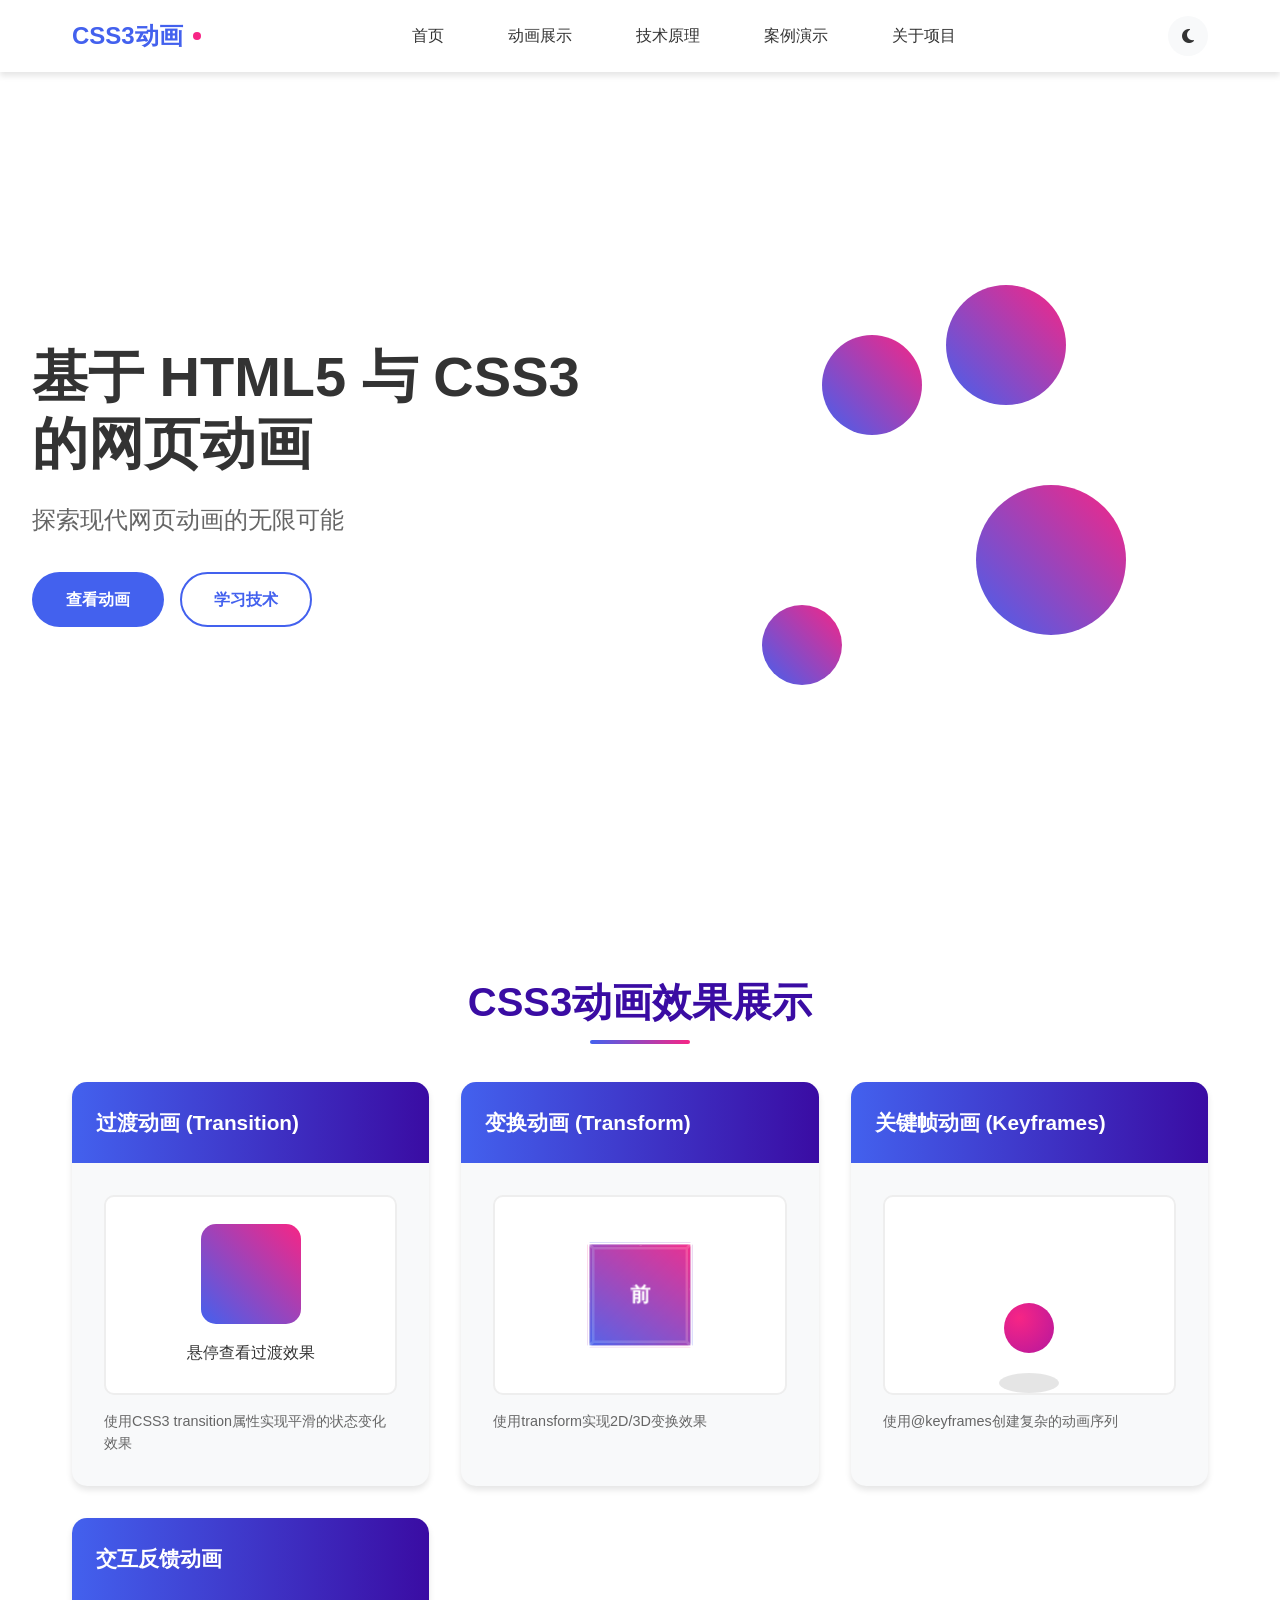
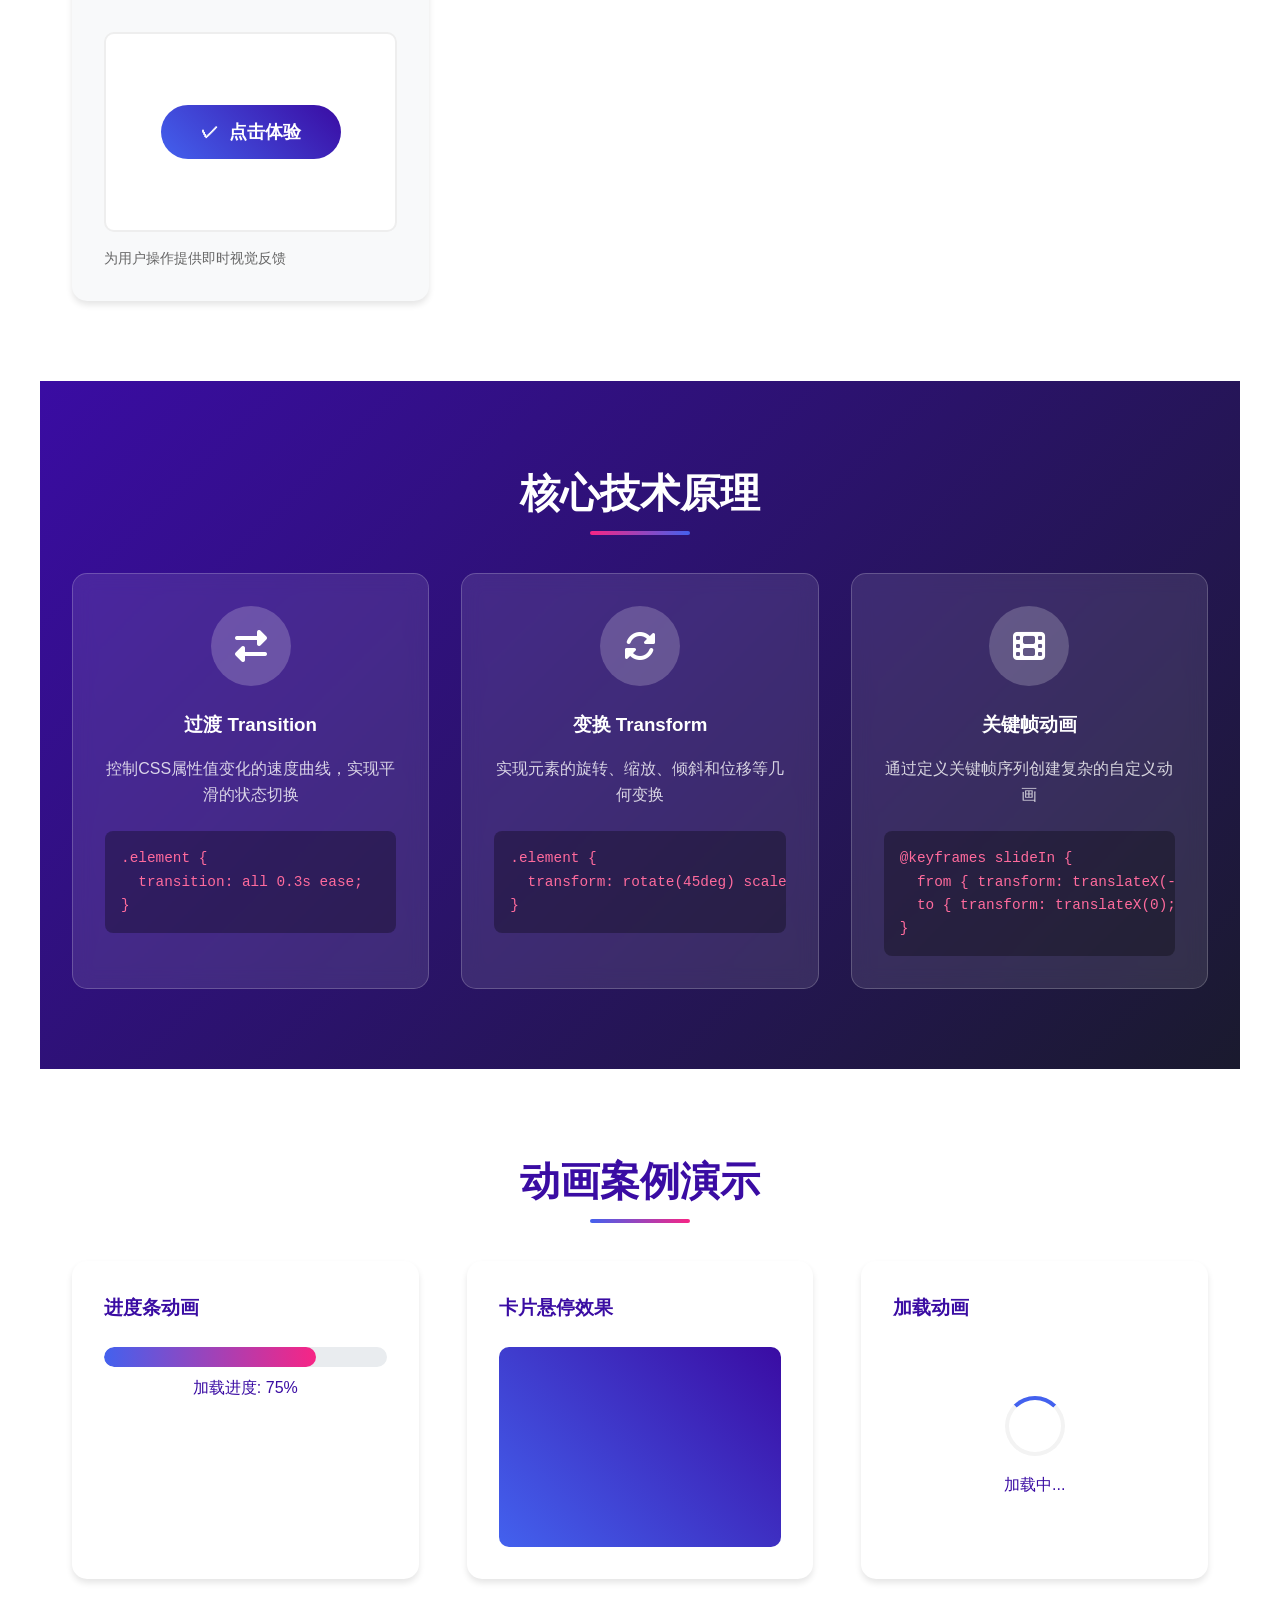
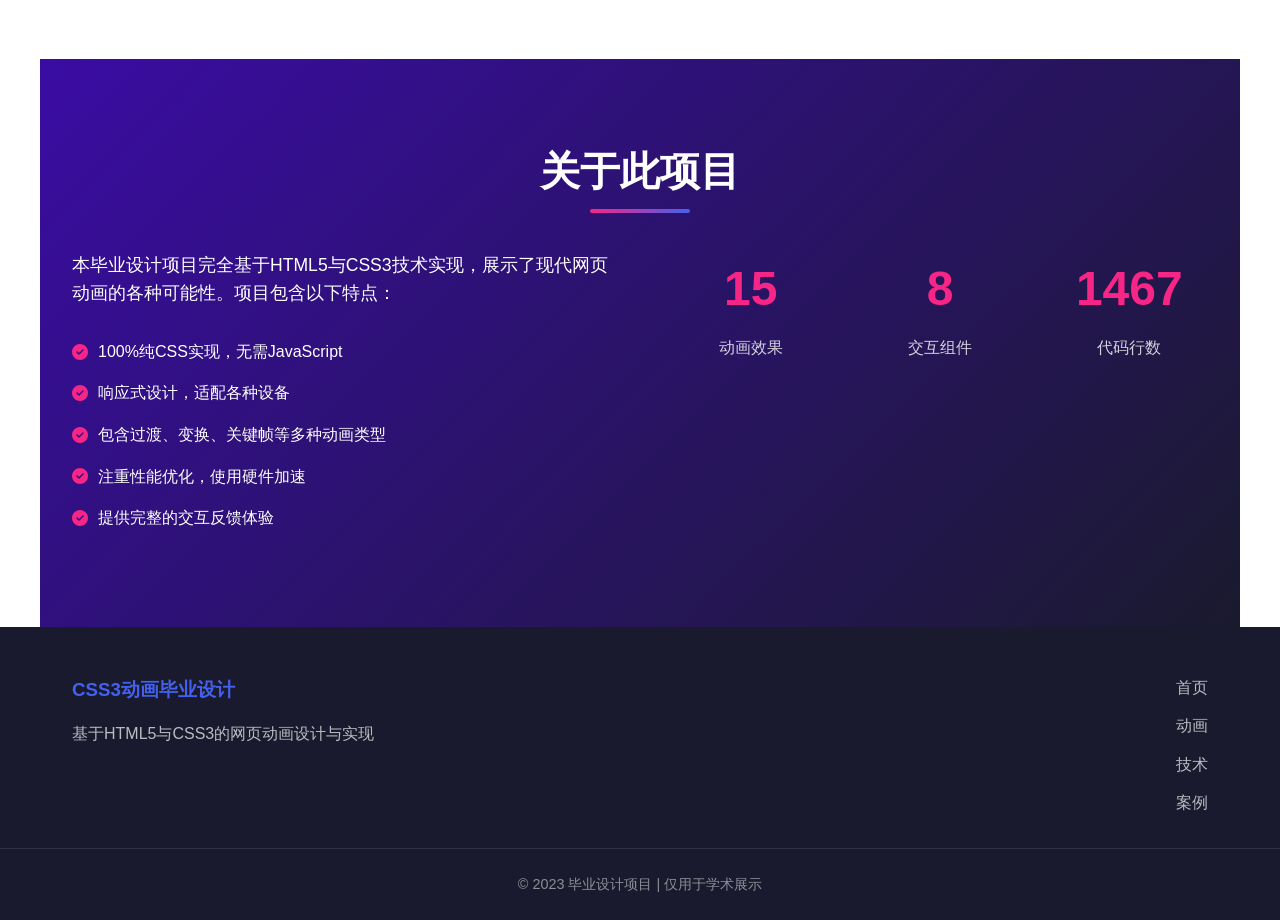
==== index.html @ 1bbea900 "毕业设计网站 基于HTML5与CSS3的网页动画设计" ====
<!DOCTYPE html>
<html lang="zh-CN">
<head>
    <meta charset="UTF-8">
    <meta name="viewport" content="width=device-width, initial-scale=1.0">
    <title>CSS3动画设计展示 - 毕业设计</title>
    <link rel="stylesheet" href="./毕设1css.css">
    <link rel="stylesheet" href="./毕设2css.css">
    <link rel="stylesheet" href="https://cdnjs.cloudflare.com/ajax/libs/font-awesome/6.4.0/css/all.min.css">
</head>
<body>
    <!-- 页面加载动画 -->
    <div class="loader">
        <div class="loader-circle"></div>
        <div class="loader-text">加载中...</div>
    </div>

    <!-- 导航栏 -->
    <nav class="navbar">
        <div class="nav-container">
            <div class="logo">
                <span class="logo-text">CSS3动画</span>
                <div class="logo-dot"></div>
            </div>
            <ul class="nav-menu">
                <li><a href="#home" class="nav-link">首页</a></li>
                <li><a href="#animations" class="nav-link">动画展示</a></li>
                <li><a href="#techniques" class="nav-link">技术原理</a></li>
                <li><a href="#examples" class="nav-link">案例演示</a></li>
                <li><a href="#about" class="nav-link">关于项目</a></li>
            </ul>
            <div class="theme-toggle">
                <i class="fas fa-moon"></i>
            </div>
        </div>
    </nav>

    <!-- 主内容区 -->
    <main class="main-content">
        <!-- 首页区域 -->
        <section id="home" class="hero-section">
            <div class="hero-content">
                <h1 class="hero-title">
                    <span class="title-word title-word-1">基于</span>
                    <span class="title-word title-word-2">HTML5</span>
                    <span class="title-word title-word-3">与</span>
                    <span class="title-word title-word-4">CSS3</span>
                    <span class="title-word title-word-5">的网页动画</span>
                </h1>
                <p class="hero-subtitle">探索现代网页动画的无限可能</p>
                <div class="hero-buttons">
                    <a href="#animations" class="btn btn-primary">查看动画</a>
                    <a href="#techniques" class="btn btn-secondary">学习技术</a>
                </div>
            </div>
            <div class="hero-visual">
                <div class="floating-shapes">
                    <div class="shape shape-1"></div>
                    <div class="shape shape-2"></div>
                    <div class="shape shape-3"></div>
                    <div class="shape shape-4"></div>
                </div>
            </div>
        </section>

        <!-- 动画展示区域 -->
        <section id="animations" class="section">
            <h2 class="section-title">CSS3动画效果展示</h2>
            <div class="animation-grid">
                <!-- 过渡动画卡片 -->
                <div class="animation-card">
                    <div class="card-header">
                        <h3>过渡动画 (Transition)</h3>
                    </div>
                    <div class="card-body">
                        <div class="demo-box">
                            <div class="transition-demo">
                                <div class="transition-square"></div>
                                <p>悬停查看过渡效果</p>
                            </div>
                        </div>
                        <p class="card-description">
                            使用CSS3 transition属性实现平滑的状态变化效果
                        </p>
                    </div>
                </div>

                <!-- 变换动画卡片 -->
                <div class="animation-card">
                    <div class="card-header">
                        <h3>变换动画 (Transform)</h3>
                    </div>
                    <div class="card-body">
                        <div class="demo-box">
                            <div class="transform-demo">
                                <div class="transform-cube">
                                    <div class="cube-face front">前</div>
                                    <div class="cube-face back">后</div>
                                    <div class="cube-face left">左</div>
                                    <div class="cube-face right">右</div>
                                    <div class="cube-face top">上</div>
                                    <div class="cube-face bottom">下</div>
                                </div>
                            </div>
                        </div>
                        <p class="card-description">
                            使用transform实现2D/3D变换效果
                        </p>
                    </div>
                </div>

                <!-- 关键帧动画卡片 -->
                <div class="animation-card">
                    <div class="card-header">
                        <h3>关键帧动画 (Keyframes)</h3>
                    </div>
                    <div class="card-body">
                        <div class="demo-box">
                            <div class="keyframe-demo">
                                <div class="bouncing-ball"></div>
                                <div class="ball-shadow"></div>
                            </div>
                        </div>
                        <p class="card-description">
                            使用@keyframes创建复杂的动画序列
                        </p>
                    </div>
                </div>

                <!-- 交互反馈动画 -->
                <div class="animation-card">
                    <div class="card-header">
                        <h3>交互反馈动画</h3>
                    </div>
                    <div class="card-body">
                        <div class="demo-box">
                            <button class="interactive-btn">
                                <span class="btn-icon">✓</span>
                                <span class="btn-text">点击体验</span>
                                <span class="btn-wave"></span>
                            </button>
                        </div>
                        <p class="card-description">
                            为用户操作提供即时视觉反馈
                        </p>
                    </div>
                </div>
            </div>
        </section>

        <!-- 技术原理区域 -->
        <section id="techniques" class="section dark-section">
            <h2 class="section-title">核心技术原理</h2>
            <div class="technique-container">
                <div class="technique-item">
                    <div class="technique-icon">
                        <i class="fas fa-exchange-alt"></i>
                    </div>
                    <h3>过渡 Transition</h3>
                    <p>控制CSS属性值变化的速度曲线，实现平滑的状态切换</p>
                    <div class="code-snippet">
                        <pre><code>.element {
  transition: all 0.3s ease;
}</code></pre>
                    </div>
                </div>

                <div class="technique-item">
                    <div class="technique-icon">
                        <i class="fas fa-sync-alt"></i>
                    </div>
                    <h3>变换 Transform</h3>
                    <p>实现元素的旋转、缩放、倾斜和位移等几何变换</p>
                    <div class="code-snippet">
                        <pre><code>.element {
  transform: rotate(45deg) scale(1.2);
}</code></pre>
                    </div>
                </div>

                <div class="technique-item">
                    <div class="technique-icon">
                        <i class="fas fa-film"></i>
                    </div>
                    <h3>关键帧动画</h3>
                    <p>通过定义关键帧序列创建复杂的自定义动画</p>
                    <div class="code-snippet">
                        <pre><code>@keyframes slideIn {
  from { transform: translateX(-100%); }
  to { transform: translateX(0); }
}</code></pre>
                    </div>
                </div>
            </div>
        </section>

        <!-- 案例演示区域 -->
        <section id="examples" class="section">
            <h2 class="section-title">动画案例演示</h2>
            <div class="example-container">
                <!-- 进度条动画 -->
                <div class="example-item">
                    <h3>进度条动画</h3>
                    <div class="progress-container">
                        <div class="progress-bar">
                            <div class="progress-fill" data-width="75%"></div>
                        </div>
                        <span class="progress-text">加载进度: 75%</span>
                    </div>
                </div>

                <!-- 卡片悬停效果 -->
                <div class="example-item">
                    <h3>卡片悬停效果</h3>
                    <div class="hover-card">
                        <div class="card-image"></div>
                        <div class="card-content">
                            <h4>CSS3动画卡片</h4>
                            <p>悬停查看3D翻转效果</p>
                        </div>
                    </div>
                </div>

                <!-- 加载动画 -->
                <div class="example-item">
                    <h3>加载动画</h3>
                    <div class="loading-spinner">
                        <div class="spinner"></div>
                        <div class="spinner-text">加载中...</div>
                    </div>
                </div>
            </div>
        </section>

        <!-- 关于项目区域 -->
        <section id="about" class="section dark-section">
            <h2 class="section-title">关于此项目</h2>
            <div class="about-content">
                <div class="about-text">
                    <p>本毕业设计项目完全基于HTML5与CSS3技术实现，展示了现代网页动画的各种可能性。项目包含以下特点：</p>
                    <ul class="feature-list">
                        <li><i class="fas fa-check-circle"></i> 100%纯CSS实现，无需JavaScript</li>
                        <li><i class="fas fa-check-circle"></i> 响应式设计，适配各种设备</li>
                        <li><i class="fas fa-check-circle"></i> 包含过渡、变换、关键帧等多种动画类型</li>
                        <li><i class="fas fa-check-circle"></i> 注重性能优化，使用硬件加速</li>
                        <li><i class="fas fa-check-circle"></i> 提供完整的交互反馈体验</li>
                    </ul>
                </div>
                <div class="about-stats">
                    <div class="stat-item">
                        <div class="stat-number" data-count="15">15</div>
                        <div class="stat-label">动画效果</div>
                    </div>
                    <div class="stat-item">
                        <div class="stat-number" data-count="8">8</div>
                        <div class="stat-label">交互组件</div>
                    </div>
                    <div class="stat-item">
                        <div class="stat-number" data-count="100">1467</div>
                        <div class="stat-label">代码行数</div>
                    </div>
                </div>
            </div>
        </section>
    </main>

    <!-- 页脚 -->
    <footer class="footer">
        <div class="footer-content">
            <div class="footer-info">
                <h3>CSS3动画毕业设计</h3>
                <p>基于HTML5与CSS3的网页动画设计与实现</p>
            </div>
            <div class="footer-links">
                <a href="#home">首页</a>
                <a href="#animations">动画</a>
                <a href="#techniques">技术</a>
                <a href="#examples">案例</a>
            </div>
        </div>
        <div class="footer-bottom">
            <p>&copy; 2023 毕业设计项目 | 仅用于学术展示</p>
        </div>
    </footer>
</body>
</html>
---- 毕设1css.css ----
/* 重置和基础样式 */
* {
    margin: 0;
    padding: 0;
    box-sizing: border-box;
}

:root {
    --primary-color: #4361ee;
    --secondary-color: #3a0ca3;
    --accent-color: #f72585;
    --text-color: #333;
    --bg-color: #fff;
    --card-bg: #f8f9fa;
    --shadow: 0 4px 6px rgba(0, 0, 0, 0.1);
    --transition: all 0.3s ease;
}

body {
    font-family: 'Segoe UI', Tahoma, Geneva, Verdana, sans-serif;
    line-height: 1.6;
    color: var(--text-color);
    background-color: var(--bg-color);
    overflow-x: hidden;
}

/* 页面加载动画 */
.loader {
    position: fixed;
    top: 0;
    left: 0;
    width: 100%;
    height: 100%;
    background: white;
    display: flex;
    flex-direction: column;
    justify-content: center;
    align-items: center;
    z-index: 9999;
    animation: fadeOut 0.5s 2s forwards;
}

.loader-circle {
    width: 60px;
    height: 60px;
    border: 5px solid #f3f3f3;
    border-top: 5px solid var(--primary-color);
    border-radius: 50%;
    animation: spin 1s linear infinite;
}

.loader-text {
    margin-top: 20px;
    color: var(--primary-color);
    font-weight: 500;
    animation: pulse 1.5s ease-in-out infinite;
}

/* 导航栏样式 */
.navbar {
    position: fixed;
    top: 0;
    left: 0;
    width: 100%;
    background: rgba(255, 255, 255, 0.95);
    backdrop-filter: blur(10px);
    z-index: 1000;
    box-shadow: var(--shadow);
    animation: slideDown 0.5s ease;
}

.nav-container {
    max-width: 1200px;
    margin: 0 auto;
    padding: 1rem 2rem;
    display: flex;
    justify-content: space-between;
    align-items: center;
}

.logo {
    display: flex;
    align-items: center;
    gap: 10px;
    cursor: pointer;
}

.logo-text {
    font-size: 1.5rem;
    font-weight: 700;
    color: var(--primary-color);
}

.logo-dot {
    width: 8px;
    height: 8px;
    background: var(--accent-color);
    border-radius: 50%;
    animation: pulseDot 2s infinite;
}

.nav-menu {
    display: flex;
    list-style: none;
    gap: 2rem;
}

.nav-link {
    text-decoration: none;
    color: var(--text-color);
    font-weight: 500;
    padding: 0.5rem 1rem;
    border-radius: 4px;
    transition: var(--transition);
    position: relative;
}

.nav-link:hover {
    color: var(--primary-color);
}

.nav-link::after {
    content: '';
    position: absolute;
    bottom: -5px;
    left: 50%;
    width: 0;
    height: 2px;
    background: var(--primary-color);
    transition: var(--transition);
    transform: translateX(-50%);
}

.nav-link:hover::after {
    width: 80%;
}

.theme-toggle {
    width: 40px;
    height: 40px;
    border-radius: 50%;
    background: var(--card-bg);
    display: flex;
    align-items: center;
    justify-content: center;
    cursor: pointer;
    transition: var(--transition);
}

.theme-toggle:hover {
    transform: rotate(30deg);
    background: var(--primary-color);
    color: white;
}

/* 主内容区 */
.main-content {
    margin-top: 80px;
}

.section {
    padding: 5rem 2rem;
    max-width: 1200px;
    margin: 0 auto;
}

.section-title {
    text-align: center;
    font-size: 2.5rem;
    margin-bottom: 3rem;
    color: var(--secondary-color);
    position: relative;
}

.section-title::after {
    content: '';
    position: absolute;
    bottom: -10px;
    left: 50%;
    transform: translateX(-50%);
    width: 100px;
    height: 4px;
    background: linear-gradient(to right, var(--primary-color), var(--accent-color));
    border-radius: 2px;
}

.dark-section {
    background: linear-gradient(135deg, var(--secondary-color), #1a1a2e);
    color: white;
}

.dark-section .section-title {
    color: white;
}

.dark-section .section-title::after {
    background: linear-gradient(to right, #f72585, #4361ee);
}

/* 首页区域 */
.hero-section {
    min-height: 90vh;
    display: flex;
    align-items: center;
    padding: 2rem;
    position: relative;
    overflow: hidden;
}

.hero-content {
    flex: 1;
    z-index: 2;
}

.hero-title {
    font-size: 3.5rem;
    margin-bottom: 1.5rem;
    line-height: 1.2;
}

.title-word {
    display: inline-block;
    opacity: 0;
    transform: translateY(30px);
}

.hero-subtitle {
    font-size: 1.5rem;
    color: #666;
    margin-bottom: 2rem;
    opacity: 0;
    transform: translateY(20px);
}

.hero-buttons {
    display: flex;
    gap: 1rem;
    margin-top: 2rem;
    opacity: 0;
    transform: translateY(20px);
}

.btn {
    padding: 0.8rem 2rem;
    border-radius: 50px;
    text-decoration: none;
    font-weight: 600;
    transition: var(--transition);
    display: inline-block;
    border: 2px solid transparent;
}

.btn-primary {
    background: var(--primary-color);
    color: white;
}

.btn-primary:hover {
    background: var(--secondary-color);
    transform: translateY(-3px);
    box-shadow: 0 10px 20px rgba(67, 97, 238, 0.3);
}

.btn-secondary {
    background: transparent;
    color: var(--primary-color);
    border-color: var(--primary-color);
}

.btn-secondary:hover {
    background: var(--primary-color);
    color: white;
    transform: translateY(-3px);
}

.hero-visual {
    flex: 1;
    position: relative;
    height: 500px;
}

.floating-shapes {
    position: absolute;
    width: 100%;
    height: 100%;
}

.shape {
    position: absolute;
    border-radius: 50%;
    background: linear-gradient(45deg, var(--primary-color), var(--accent-color));
}

.shape-1 {
    width: 100px;
    height: 100px;
    top: 20%;
    left: 30%;
}

.shape-2 {
    width: 150px;
    height: 150px;
    top: 50%;
    right: 20%;
}

.shape-3 {
    width: 80px;
    height: 80px;
    bottom: 10%;
    left: 20%;
}

.shape-4 {
    width: 120px;
    height: 120px;
    top: 10%;
    right: 30%;
}

/* 动画卡片网格 */
.animation-grid {
    display: grid;
    grid-template-columns: repeat(auto-fit, minmax(300px, 1fr));
    gap: 2rem;
    margin-top: 2rem;
}

.animation-card {
    background: var(--card-bg);
    border-radius: 15px;
    overflow: hidden;
    box-shadow: var(--shadow);
    transition: var(--transition);
}

.animation-card:hover {
    transform: translateY(-10px);
    box-shadow: 0 15px 30px rgba(0, 0, 0, 0.15);
}

.card-header {
    background: linear-gradient(to right, var(--primary-color), var(--secondary-color));
    color: white;
    padding: 1.5rem;
}

.card-header h3 {
    margin: 0;
    font-size: 1.3rem;
}

.card-body {
    padding: 2rem;
}

.demo-box {
    width: 100%;
    height: 200px;
    background: white;
    border-radius: 10px;
    display: flex;
    justify-content: center;
    align-items: center;
    margin-bottom: 1rem;
    border: 2px solid #eee;
}

.card-description {
    color: #666;
    font-size: 0.9rem;
    line-height: 1.5;
}

/* 技术原理区域 */
.technique-container {
    display: grid;
    grid-template-columns: repeat(auto-fit, minmax(300px, 1fr));
    gap: 2rem;
    margin-top: 3rem;
}

.technique-item {
    background: rgba(255, 255, 255, 0.1);
    padding: 2rem;
    border-radius: 15px;
    text-align: center;
    transition: var(--transition);
    backdrop-filter: blur(10px);
    border: 1px solid rgba(255, 255, 255, 0.2);
}

.technique-item:hover {
    transform: translateY(-5px);
    background: rgba(255, 255, 255, 0.15);
}

.technique-icon {
    width: 80px;
    height: 80px;
    background: rgba(255, 255, 255, 0.2);
    border-radius: 50%;
    display: flex;
    align-items: center;
    justify-content: center;
    margin: 0 auto 1.5rem;
    font-size: 2rem;
}

.technique-item h3 {
    margin-bottom: 1rem;
    color: white;
}

.technique-item p {
    color: rgba(255, 255, 255, 0.8);
    margin-bottom: 1.5rem;
}

.code-snippet {
    background: rgba(0, 0, 0, 0.3);
    padding: 1rem;
    border-radius: 8px;
    text-align: left;
    font-family: 'Courier New', monospace;
    overflow-x: auto;
}

.code-snippet code {
    color: #ff6b9d;
    font-size: 0.9rem;
}

/* 案例演示区域 */
.example-container {
    display: grid;
    grid-template-columns: repeat(auto-fit, minmax(300px, 1fr));
    gap: 3rem;
    margin-top: 3rem;
}

.example-item {
    background: white;
    padding: 2rem;
    border-radius: 15px;
    box-shadow: var(--shadow);
}

.example-item h3 {
    margin-bottom: 1.5rem;
    color: var(--secondary-color);
}

.progress-container {
    margin-top: 1rem;
}

.progress-bar {
    width: 100%;
    height: 20px;
    background: #e9ecef;
    border-radius: 10px;
    overflow: hidden;
    margin-bottom: 0.5rem;
}

.progress-fill {
    height: 100%;
    background: linear-gradient(to right, var(--primary-color), var(--accent-color));
    width: 0;
    border-radius: 10px;
    position: relative;
}

.progress-text {
    display: block;
    text-align: center;
    font-weight: 500;
    color: var(--secondary-color);
}

.hover-card {
    width: 100%;
    height: 200px;
    position: relative;
    transform-style: preserve-3d;
    transition: transform 0.8s;
    cursor: pointer;
}

.card-image {
    position: absolute;
    width: 100%;
    height: 100%;
    background: linear-gradient(45deg, var(--primary-color), var(--secondary-color));
    border-radius: 10px;
    backface-visibility: hidden;
}

.card-content {
    position: absolute;
    width: 100%;
    height: 100%;
    background: white;
    border-radius: 10px;
    padding: 1.5rem;
    display: flex;
    flex-direction: column;
    justify-content: center;
    align-items: center;
    backface-visibility: hidden;
    transform: rotateY(180deg);
    border: 2px solid var(--primary-color);
}

.loading-spinner {
    display: flex;
    flex-direction: column;
    align-items: center;
    justify-content: center;
    height: 200px;
}

.spinner {
    width: 60px;
    height: 60px;
    border: 4px solid #f3f3f3;
    border-top: 4px solid var(--primary-color);
    border-radius: 50%;
    animation: spin 1s linear infinite;
}

.spinner-text {
    margin-top: 1rem;
    color: var(--secondary-color);
    font-weight: 500;
}

/* 关于项目区域 */
.about-content {
    display: grid;
    grid-template-columns: 1fr 1fr;
    gap: 4rem;
    margin-top: 3rem;
}

@media (max-width: 768px) {
    .about-content {
        grid-template-columns: 1fr;
    }
}

.about-text p {
    margin-bottom: 1.5rem;
    font-size: 1.1rem;
    line-height: 1.6;
}

.feature-list {
    list-style: none;
    margin-top: 2rem;
}

.feature-list li {
    margin-bottom: 1rem;
    display: flex;
    align-items: center;
    gap: 10px;
}

.feature-list i {
    color: var(--accent-color);
}

.about-stats {
    display: grid;
    grid-template-columns: repeat(3, 1fr);
    gap: 2rem;
}

.stat-item {
    text-align: center;
}

.stat-number {
    font-size: 3rem;
    font-weight: 700;
    color: var(--accent-color);
    margin-bottom: 0.5rem;
}

.stat-label {
    font-size: 1rem;
    color: rgba(255, 255, 255, 0.8);
}

/* 页脚 */
.footer {
    background: #1a1a2e;
    color: white;
    padding: 3rem 0 1.5rem;
}

.footer-content {
    max-width: 1200px;
    margin: 0 auto;
    padding: 0 2rem;
    display: flex;
    justify-content: space-between;
    align-items: flex-start;
    margin-bottom: 2rem;
}

@media (max-width: 768px) {
    .footer-content {
        flex-direction: column;
        gap: 2rem;
    }
}

.footer-info h3 {
    margin-bottom: 1rem;
    color: var(--primary-color);
}

.footer-info p {
    color: rgba(255, 255, 255, 0.7);
}

.footer-links {
    display: flex;
    flex-direction: column;
    gap: 0.8rem;
}

.footer-links a {
    color: rgba(255, 255, 255, 0.7);
    text-decoration: none;
    transition: var(--transition);
}

.footer-links a:hover {
    color: var(--primary-color);
    padding-left: 5px;
}

.footer-bottom {
    text-align: center;
    padding-top: 1.5rem;
    border-top: 1px solid rgba(255, 255, 255, 0.1);
    color: rgba(255, 255, 255, 0.5);
    font-size: 0.9rem;
}

/* 响应式设计 */
@media (max-width: 1024px) {
    .hero-section {
        flex-direction: column;
        text-align: center;
    }
    
    .hero-title {
        font-size: 2.8rem;
    }
    
    .hero-visual {
        margin-top: 3rem;
        height: 300px;
    }
}

@media (max-width: 768px) {
    .nav-menu {
        display: none;
    }
    
    .section-title {
        font-size: 2rem;
    }
    
    .hero-title {
        font-size: 2.2rem;
    }
    
    .animation-grid,
    .technique-container,
    .example-container {
        grid-template-columns: 1fr;
    }
}
---- 毕设2css.css ----
/* 动画关键帧定义 */
@keyframes fadeIn {
    from {
        opacity: 0;
        transform: translateY(20px);
    }
    to {
        opacity: 1;
        transform: translateY(0);
    }
}

@keyframes fadeOut {
    to {
        opacity: 0;
        visibility: hidden;
    }
}

@keyframes spin {
    from {
        transform: rotate(0deg);
    }
    to {
        transform: rotate(360deg);
    }
}

@keyframes pulse {
    0%, 100% {
        opacity: 1;
    }
    50% {
        opacity: 0.5;
    }
}

@keyframes pulseDot {
    0%, 100% {
        transform: scale(1);
        opacity: 1;
    }
    50% {
        transform: scale(1.5);
        opacity: 0.7;
    }
}

@keyframes slideDown {
    from {
        transform: translateY(-100%);
    }
    to {
        transform: translateY(0);
    }
}

@keyframes bounce {
    0%, 100% {
        transform: translateY(0);
    }
    50% {
        transform: translateY(-20px);
    }
}

@keyframes float {
    0%, 100% {
        transform: translateY(0) rotate(0deg);
    }
    50% {
        transform: translateY(-20px) rotate(5deg);
    }
}

@keyframes slideIn {
    from {
        transform: translateX(-100%);
    }
    to {
        transform: translateX(0);
    }
}

@keyframes typewriter {
    from {
        width: 0;
    }
    to {
        width: 100%;
    }
}

@keyframes blink {
    0%, 100% {
        opacity: 1;
    }
    50% {
        opacity: 0;
    }
}

@keyframes gradientShift {
    0% {
        background-position: 0% 50%;
    }
    50% {
        background-position: 100% 50%;
    }
    100% {
        background-position: 0% 50%;
    }
}

/* 标题文字动画 */
.title-word-1 {
    animation: fadeIn 0.5s 0.3s forwards, float 3s 1s ease-in-out infinite;
}

.title-word-2 {
    animation: fadeIn 0.5s 0.6s forwards, bounce 2s 1.3s ease-in-out infinite;
}

.title-word-3 {
    animation: fadeIn 0.5s 0.9s forwards;
}

.title-word-4 {
    animation: fadeIn 0.5s 1.2s forwards, pulse 2s 1.6s ease-in-out infinite;
}

.title-word-5 {
    animation: fadeIn 0.5s 1.5s forwards;
}

.hero-subtitle {
    animation: fadeIn 0.8s 1.8s forwards;
}

.hero-buttons {
    animation: fadeIn 0.8s 2.1s forwards;
}

/* 浮动形状动画 */
.shape {
    animation: float 6s ease-in-out infinite;
}

.shape-1 {
    animation-delay: 0s;
}

.shape-2 {
    animation-delay: 1s;
}

.shape-3 {
    animation-delay: 2s;
}

.shape-4 {
    animation-delay: 3s;
}

/* 过渡动画演示 */
.transition-demo {
    text-align: center;
}

.transition-square {
    width: 100px;
    height: 100px;
    background: linear-gradient(45deg, var(--primary-color), var(--accent-color));
    border-radius: 15px;
    margin: 0 auto 1rem;
    transition: all 0.5s cubic-bezier(0.68, -0.55, 0.265, 1.55);
}

.transition-demo:hover .transition-square {
    transform: rotate(45deg) scale(1.2);
    border-radius: 50%;
    background: linear-gradient(45deg, var(--accent-color), var(--primary-color));
}

/* 变换动画演示 - 3D立方体 */
.transform-demo {
    perspective: 1000px;
    display: flex;
    justify-content: center;
    align-items: center;
    height: 100%;
}

.transform-cube {
    width: 100px;
    height: 100px;
    position: relative;
    transform-style: preserve-3d;
    animation: cubeRotate 8s linear infinite;
}

@keyframes cubeRotate {
    0% {
        transform: rotateX(0) rotateY(0) rotateZ(0);
    }
    100% {
        transform: rotateX(360deg) rotateY(360deg) rotateZ(360deg);
    }
}

.cube-face {
    position: absolute;
    width: 100%;
    height: 100%;
    background: linear-gradient(45deg, rgba(67, 97, 238, 0.8), rgba(247, 37, 133, 0.8));
    border: 2px solid white;
    display: flex;
    justify-content: center;
    align-items: center;
    font-weight: bold;
    color: white;
    font-size: 1.2rem;
}

.cube-face.front {
    transform: translateZ(50px);
}

.cube-face.back {
    transform: rotateY(180deg) translateZ(50px);
}

.cube-face.left {
    transform: rotateY(-90deg) translateZ(50px);
}

.cube-face.right {
    transform: rotateY(90deg) translateZ(50px);
}

.cube-face.top {
    transform: rotateX(90deg) translateZ(50px);
}

.cube-face.bottom {
    transform: rotateX(-90deg) translateZ(50px);
}

/* 关键帧动画演示 - 弹跳球 */
.keyframe-demo {
    position: relative;
    height: 100%;
    display: flex;
    flex-direction: column;
    align-items: center;
    justify-content: flex-end;
}

.bouncing-ball {
    width: 50px;
    height: 50px;
    background: radial-gradient(circle at 30% 30%, var(--accent-color), #b5179e);
    border-radius: 50%;
    animation: ballBounce 1.5s ease-in-out infinite;
}

@keyframes ballBounce {
    0%, 100% {
        transform: translateY(0);
    }
    50% {
        transform: translateY(-100px);
    }
}

.ball-shadow {
    width: 60px;
    height: 20px;
    background: rgba(0, 0, 0, 0.1);
    border-radius: 50%;
    margin-top: 20px;
    animation: shadowScale 1.5s ease-in-out infinite;
}

@keyframes shadowScale {
    0%, 100% {
        transform: scale(1);
        opacity: 0.3;
    }
    50% {
        transform: scale(0.5);
        opacity: 0.1;
    }
}

/* 交互按钮动画 */
.interactive-btn {
    position: relative;
    padding: 15px 40px;
    background: linear-gradient(45deg, var(--primary-color), var(--secondary-color));
    color: white;
    border: none;
    border-radius: 50px;
    font-size: 1.1rem;
    font-weight: 600;
    cursor: pointer;
    overflow: hidden;
    transition: all 0.3s ease;
    display: flex;
    align-items: center;
    gap: 10px;
}

.interactive-btn:hover {
    transform: translateY(-3px);
    box-shadow: 0 10px 20px rgba(67, 97, 238, 0.3);
}

.interactive-btn:active {
    transform: translateY(1px);
}

.btn-wave {
    position: absolute;
    border-radius: 50%;
    background: rgba(255, 255, 255, 0.5);
    transform: scale(0);
    animation: wave 0.6s linear;
    pointer-events: none;
}

@keyframes wave {
    to {
        transform: scale(4);
        opacity: 0;
    }
}

.interactive-btn:active .btn-wave {
    animation: wave 0.6s linear;
}

.btn-icon {
    animation: iconScale 0.5s ease;
}

@keyframes iconScale {
    0% {
        transform: scale(0);
    }
    50% {
        transform: scale(1.2);
    }
    100% {
        transform: scale(1);
    }
}

/* 进度条动画 */
.progress-fill {
    animation: progressLoad 2s ease-in-out forwards;
}

@keyframes progressLoad {
    from {
        width: 0;
    }
    to {
        width: 75%;
    }
}

/* 卡片翻转动画 */
.hover-card:hover {
    transform: rotateY(180deg);
}

/* 统计数字动画 */
.stat-number {
    animation: countUp 2s ease-out forwards;
}

@keyframes countUp {
    from {
        counter-reset: num 0;
    }
    to {
        counter-reset: num attr(data-count);
    }
}

/* 滚动显示动画 */
.section {
    opacity: 0;
    transform: translateY(30px);
    transition: opacity 0.8s ease, transform 0.8s ease;
}

.section.show {
    opacity: 1;
    transform: translateY(0);
}

/* 滚动监听动画 - 使用CSS @media prefers-reduced-motion 和 @scroll-timeline */
@media (prefers-reduced-motion: no-preference) {
    @keyframes sectionReveal {
        from {
            opacity: 0;
            transform: translateY(50px);
        }
        to {
            opacity: 1;
            transform: translateY(0);
        }
    }
    
    .section {
        animation: sectionReveal linear both;
        animation-timeline: view();
        animation-range: entry 25% cover 40%;
    }
}

/* 波纹动画效果 */
.ripple {
    position: absolute;
    border-radius: 50%;
    background: rgba(255, 255, 255, 0.6);
    transform: scale(0);
    animation: ripple-animation 0.6s linear;
}

@keyframes ripple-animation {
    to {
        transform: scale(4);
        opacity: 0;
    }
}

/* 霓虹灯效果 */
.neon-text {
    color: #fff;
    text-shadow:
        0 0 5px var(--primary-color),
        0 0 10px var(--primary-color),
        0 0 15px var(--primary-color),
        0 0 20px var(--accent-color),
        0 0 35px var(--accent-color),
        0 0 40px var(--accent-color);
    animation: neon-flicker 1.5s infinite alternate;
}

@keyframes neon-flicker {
    0%, 18%, 22%, 25%, 53%, 57%, 100% {
        text-shadow:
            0 0 5px var(--primary-color),
            0 0 10px var(--primary-color),
            0 0 15px var(--primary-color),
            0 0 20px var(--accent-color),
            0 0 35px var(--accent-color),
            0 0 40px var(--accent-color);
    }
    20%, 24%, 55% {
        text-shadow: none;
    }
}

/* 呼吸灯效果 */
.breathing {
    animation: breathing 3s ease-in-out infinite;
}

@keyframes breathing {
    0%, 100% {
        transform: scale(1);
        opacity: 0.7;
    }
    50% {
        transform: scale(1.05);
        opacity: 1;
    }
}

/* 打字机效果 */
.typewriter {
    overflow: hidden;
    white-space: nowrap;
    border-right: 3px solid var(--primary-color);
    animation: typewriter 3s steps(30, end), blink 0.75s step-end infinite;
}
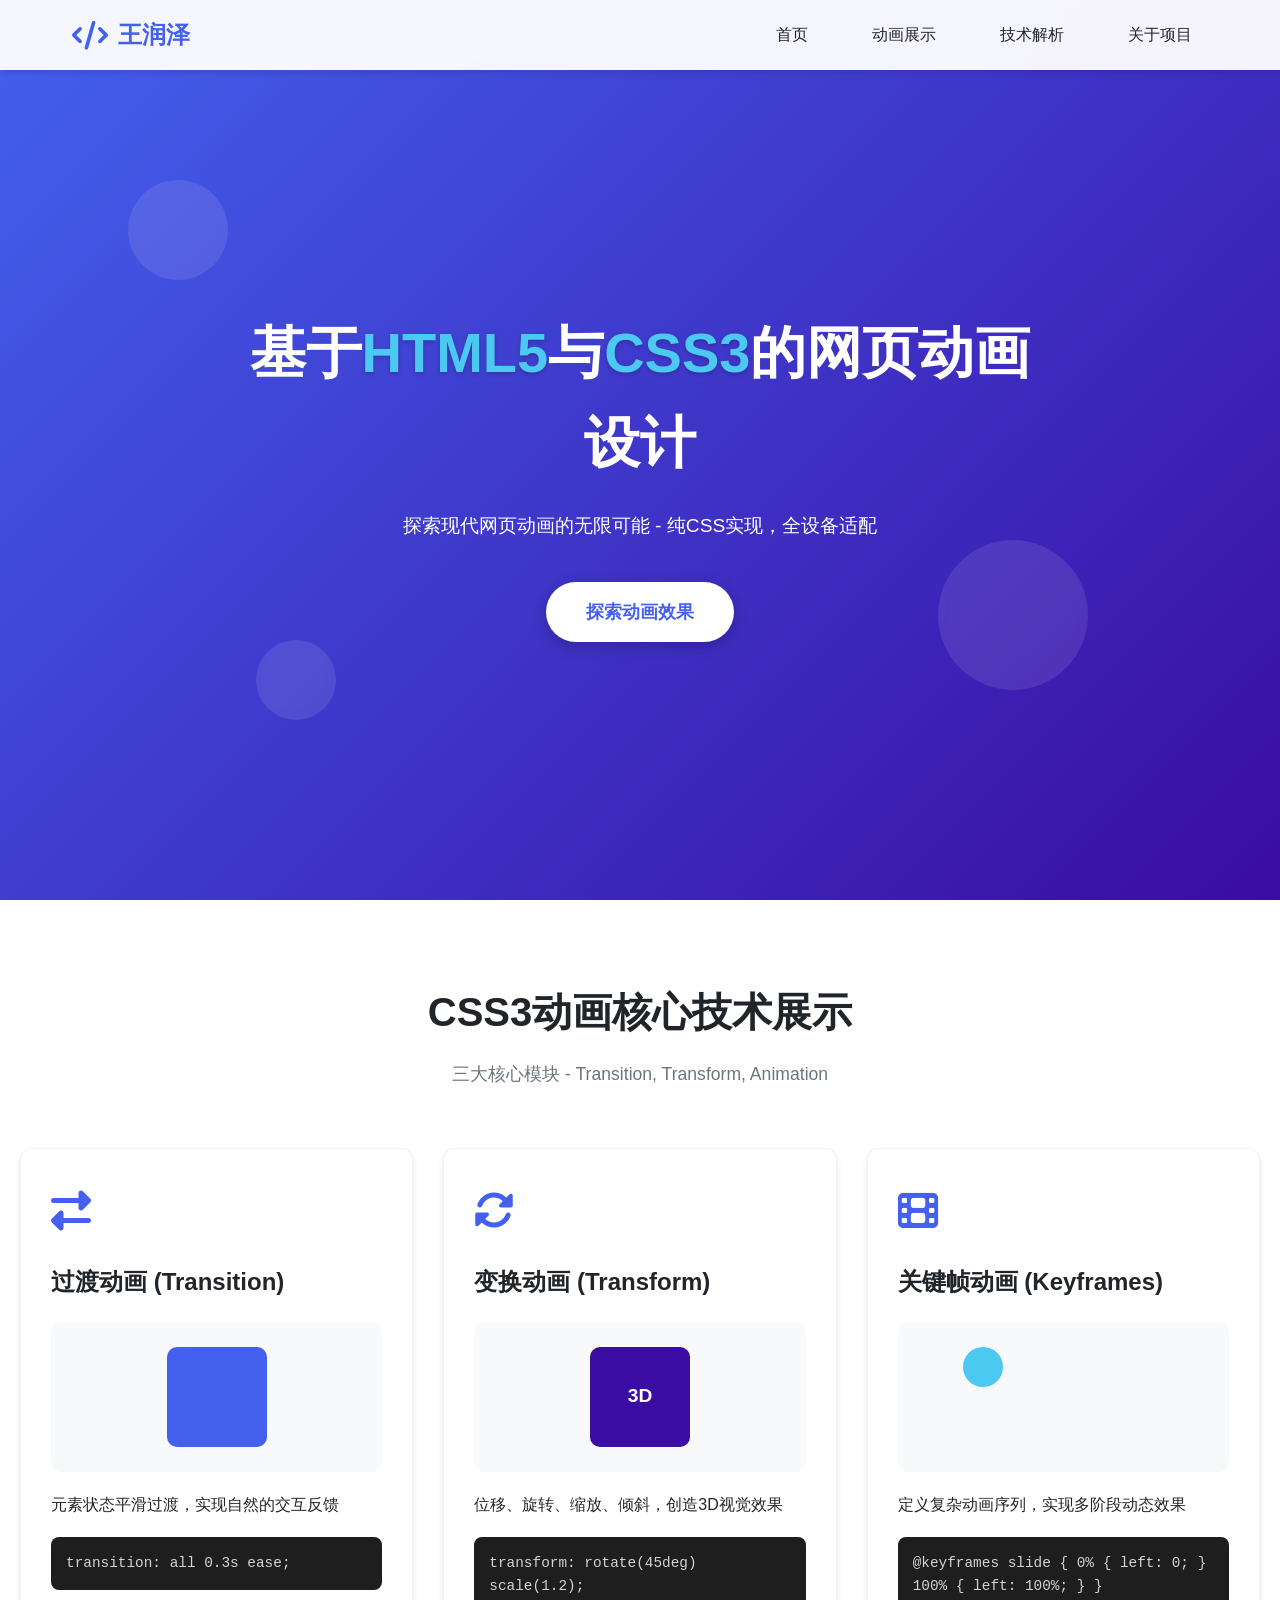
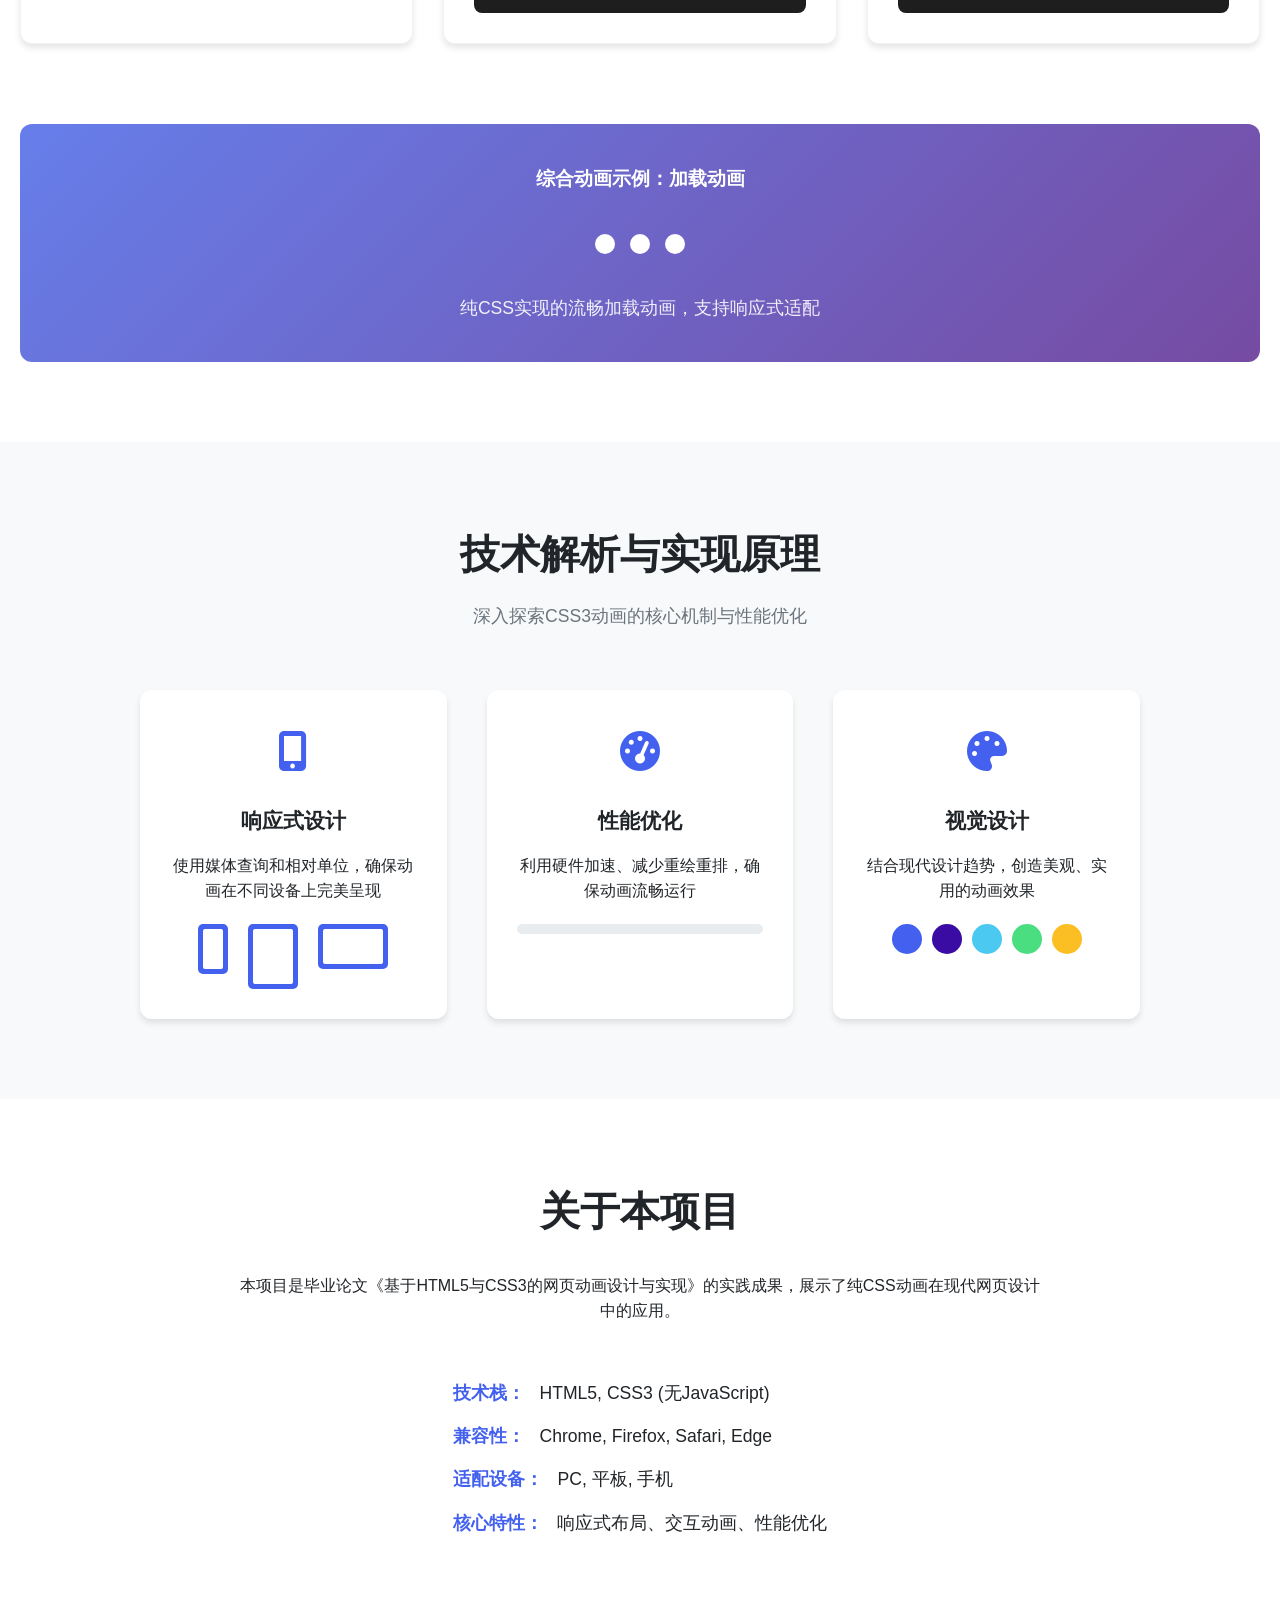
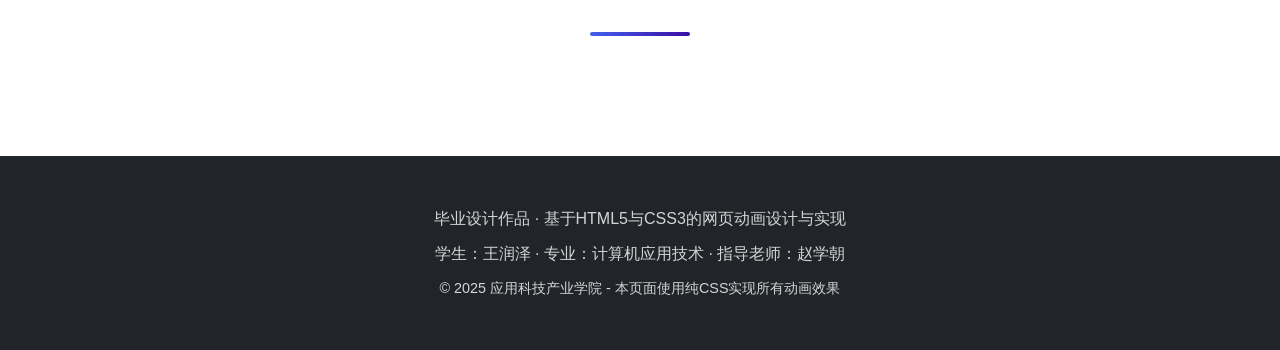
==== commit 12c6ce4a: "Add files via upload" ====
--- a/index.html
+++ b/index.html
@@ -3,283 +3,203 @@
 <head>
     <meta charset="UTF-8">
     <meta name="viewport" content="width=device-width, initial-scale=1.0">
-    <title>CSS3动画设计展示 - 毕业设计</title>
-    <link rel="stylesheet" href="./毕设1css.css">
-    <link rel="stylesheet" href="./毕设2css.css">
+    <title>基于HTML5与CSS3的网页动画设计与实现</title>
+    <link rel="stylesheet" href="style.css">
     <link rel="stylesheet" href="https://cdnjs.cloudflare.com/ajax/libs/font-awesome/6.4.0/css/all.min.css">
 </head>
 <body>
-    <!-- 页面加载动画 -->
-    <div class="loader">
-        <div class="loader-circle"></div>
-        <div class="loader-text">加载中...</div>
-    </div>
-
     <!-- 导航栏 -->
     <nav class="navbar">
         <div class="nav-container">
             <div class="logo">
-                <span class="logo-text">CSS3动画</span>
-                <div class="logo-dot"></div>
+                <i class="fas fa-code"></i>
+                <span>王润泽
+                </span>
             </div>
             <ul class="nav-menu">
-                <li><a href="#home" class="nav-link">首页</a></li>
-                <li><a href="#animations" class="nav-link">动画展示</a></li>
-                <li><a href="#techniques" class="nav-link">技术原理</a></li>
-                <li><a href="#examples" class="nav-link">案例演示</a></li>
-                <li><a href="#about" class="nav-link">关于项目</a></li>
+                <li><a href="#home">首页</a></li>
+                <li><a href="#animation">动画展示</a></li>
+                <li><a href="#technology">技术解析</a></li>
+                <li><a href="#about">关于项目</a></li>
             </ul>
-            <div class="theme-toggle">
-                <i class="fas fa-moon"></i>
+            <div class="hamburger">
+                <span class="bar"></span>
+                <span class="bar"></span>
+                <span class="bar"></span>
             </div>
         </div>
     </nav>
 
-    <!-- 主内容区 -->
-    <main class="main-content">
-        <!-- 首页区域 -->
-        <section id="home" class="hero-section">
-            <div class="hero-content">
-                <h1 class="hero-title">
-                    <span class="title-word title-word-1">基于</span>
-                    <span class="title-word title-word-2">HTML5</span>
-                    <span class="title-word title-word-3">与</span>
-                    <span class="title-word title-word-4">CSS3</span>
-                    <span class="title-word title-word-5">的网页动画</span>
-                </h1>
-                <p class="hero-subtitle">探索现代网页动画的无限可能</p>
-                <div class="hero-buttons">
-                    <a href="#animations" class="btn btn-primary">查看动画</a>
-                    <a href="#techniques" class="btn btn-secondary">学习技术</a>
-                </div>
-            </div>
-            <div class="hero-visual">
-                <div class="floating-shapes">
-                    <div class="shape shape-1"></div>
-                    <div class="shape shape-2"></div>
-                    <div class="shape shape-3"></div>
-                    <div class="shape shape-4"></div>
-                </div>
-            </div>
-        </section>
-
-        <!-- 动画展示区域 -->
-        <section id="animations" class="section">
-            <h2 class="section-title">CSS3动画效果展示</h2>
-            <div class="animation-grid">
-                <!-- 过渡动画卡片 -->
-                <div class="animation-card">
-                    <div class="card-header">
-                        <h3>过渡动画 (Transition)</h3>
+    <!-- 首页Hero区域 -->
+    <section id="home" class="hero">
+        <div class="hero-content">
+            <h1 class="hero-title">基于<span class="highlight">HTML5</span>与<span class="highlight">CSS3</span>的网页动画设计</h1>
+            <p class="hero-subtitle">探索现代网页动画的无限可能 - 纯CSS实现，全设备适配</p>
+            <a href="#animation" class="cta-button">探索动画效果</a>
+        </div>
+        <div class="hero-animation">
+            <div class="floating-shape shape1"></div>
+            <div class="floating-shape shape2"></div>
+            <div class="floating-shape shape3"></div>
+        </div>
+    </section>
+
+    <!-- 动画展示区域 -->
+    <section id="animation" class="animation-showcase">
+        <div class="section-header">
+            <h2>CSS3动画核心技术展示</h2>
+            <p>三大核心模块 - Transition, Transform, Animation</p>
+        </div>
+        
+        <div class="animation-grid">
+            <!-- Transition动画 -->
+            <div class="animation-card">
+                <div class="card-icon">
+                    <i class="fas fa-exchange-alt"></i>
+                </div>
+                <h3>过渡动画 (Transition)</h3>
+                <div class="demo-box">
+                    <div class="transition-demo">
+                        <div class="transition-box"></div>
                     </div>
-                    <div class="card-body">
-                        <div class="demo-box">
-                            <div class="transition-demo">
-                                <div class="transition-square"></div>
-                                <p>悬停查看过渡效果</p>
-                            </div>
-                        </div>
-                        <p class="card-description">
-                            使用CSS3 transition属性实现平滑的状态变化效果
-                        </p>
+                </div>
+                <p>元素状态平滑过渡，实现自然的交互反馈</p>
+                <div class="code-snippet">
+                    <code>transition: all 0.3s ease;</code>
+                </div>
+            </div>
+            
+            <!-- Transform动画 -->
+            <div class="animation-card">
+                <div class="card-icon">
+                    <i class="fas fa-sync-alt"></i>
+                </div>
+                <h3>变换动画 (Transform)</h3>
+                <div class="demo-box">
+                    <div class="transform-demo">
+                        <div class="transform-box">3D</div>
                     </div>
                 </div>
-
-                <!-- 变换动画卡片 -->
-                <div class="animation-card">
-                    <div class="card-header">
-                        <h3>变换动画 (Transform)</h3>
+                <p>位移、旋转、缩放、倾斜，创造3D视觉效果</p>
+                <div class="code-snippet">
+                    <code>transform: rotate(45deg) scale(1.2);</code>
+                </div>
+            </div>
+            
+            <!-- Keyframe动画 -->
+            <div class="animation-card">
+                <div class="card-icon">
+                    <i class="fas fa-film"></i>
+                </div>
+                <h3>关键帧动画 (Keyframes)</h3>
+                <div class="demo-box">
+                    <div class="keyframe-demo">
+                        <div class="keyframe-box"></div>
                     </div>
-                    <div class="card-body">
-                        <div class="demo-box">
-                            <div class="transform-demo">
-                                <div class="transform-cube">
-                                    <div class="cube-face front">前</div>
-                                    <div class="cube-face back">后</div>
-                                    <div class="cube-face left">左</div>
-                                    <div class="cube-face right">右</div>
-                                    <div class="cube-face top">上</div>
-                                    <div class="cube-face bottom">下</div>
-                                </div>
-                            </div>
-                        </div>
-                        <p class="card-description">
-                            使用transform实现2D/3D变换效果
-                        </p>
-                    </div>
-                </div>
-
-                <!-- 关键帧动画卡片 -->
-                <div class="animation-card">
-                    <div class="card-header">
-                        <h3>关键帧动画 (Keyframes)</h3>
-                    </div>
-                    <div class="card-body">
-                        <div class="demo-box">
-                            <div class="keyframe-demo">
-                                <div class="bouncing-ball"></div>
-                                <div class="ball-shadow"></div>
-                            </div>
-                        </div>
-                        <p class="card-description">
-                            使用@keyframes创建复杂的动画序列
-                        </p>
-                    </div>
-                </div>
-
-                <!-- 交互反馈动画 -->
-                <div class="animation-card">
-                    <div class="card-header">
-                        <h3>交互反馈动画</h3>
-                    </div>
-                    <div class="card-body">
-                        <div class="demo-box">
-                            <button class="interactive-btn">
-                                <span class="btn-icon">✓</span>
-                                <span class="btn-text">点击体验</span>
-                                <span class="btn-wave"></span>
-                            </button>
-                        </div>
-                        <p class="card-description">
-                            为用户操作提供即时视觉反馈
-                        </p>
-                    </div>
-                </div>
-            </div>
-        </section>
-
-        <!-- 技术原理区域 -->
-        <section id="techniques" class="section dark-section">
-            <h2 class="section-title">核心技术原理</h2>
-            <div class="technique-container">
-                <div class="technique-item">
-                    <div class="technique-icon">
-                        <i class="fas fa-exchange-alt"></i>
-                    </div>
-                    <h3>过渡 Transition</h3>
-                    <p>控制CSS属性值变化的速度曲线，实现平滑的状态切换</p>
-                    <div class="code-snippet">
-                        <pre><code>.element {
-  transition: all 0.3s ease;
-}</code></pre>
-                    </div>
-                </div>
-
-                <div class="technique-item">
-                    <div class="technique-icon">
-                        <i class="fas fa-sync-alt"></i>
-                    </div>
-                    <h3>变换 Transform</h3>
-                    <p>实现元素的旋转、缩放、倾斜和位移等几何变换</p>
-                    <div class="code-snippet">
-                        <pre><code>.element {
-  transform: rotate(45deg) scale(1.2);
-}</code></pre>
-                    </div>
-                </div>
-
-                <div class="technique-item">
-                    <div class="technique-icon">
-                        <i class="fas fa-film"></i>
-                    </div>
-                    <h3>关键帧动画</h3>
-                    <p>通过定义关键帧序列创建复杂的自定义动画</p>
-                    <div class="code-snippet">
-                        <pre><code>@keyframes slideIn {
-  from { transform: translateX(-100%); }
-  to { transform: translateX(0); }
-}</code></pre>
-                    </div>
-                </div>
-            </div>
-        </section>
-
-        <!-- 案例演示区域 -->
-        <section id="examples" class="section">
-            <h2 class="section-title">动画案例演示</h2>
-            <div class="example-container">
-                <!-- 进度条动画 -->
-                <div class="example-item">
-                    <h3>进度条动画</h3>
-                    <div class="progress-container">
-                        <div class="progress-bar">
-                            <div class="progress-fill" data-width="75%"></div>
-                        </div>
-                        <span class="progress-text">加载进度: 75%</span>
-                    </div>
-                </div>
-
-                <!-- 卡片悬停效果 -->
-                <div class="example-item">
-                    <h3>卡片悬停效果</h3>
-                    <div class="hover-card">
-                        <div class="card-image"></div>
-                        <div class="card-content">
-                            <h4>CSS3动画卡片</h4>
-                            <p>悬停查看3D翻转效果</p>
-                        </div>
-                    </div>
-                </div>
-
-                <!-- 加载动画 -->
-                <div class="example-item">
-                    <h3>加载动画</h3>
-                    <div class="loading-spinner">
-                        <div class="spinner"></div>
-                        <div class="spinner-text">加载中...</div>
-                    </div>
-                </div>
-            </div>
-        </section>
-
-        <!-- 关于项目区域 -->
-        <section id="about" class="section dark-section">
-            <h2 class="section-title">关于此项目</h2>
-            <div class="about-content">
-                <div class="about-text">
-                    <p>本毕业设计项目完全基于HTML5与CSS3技术实现，展示了现代网页动画的各种可能性。项目包含以下特点：</p>
-                    <ul class="feature-list">
-                        <li><i class="fas fa-check-circle"></i> 100%纯CSS实现，无需JavaScript</li>
-                        <li><i class="fas fa-check-circle"></i> 响应式设计，适配各种设备</li>
-                        <li><i class="fas fa-check-circle"></i> 包含过渡、变换、关键帧等多种动画类型</li>
-                        <li><i class="fas fa-check-circle"></i> 注重性能优化，使用硬件加速</li>
-                        <li><i class="fas fa-check-circle"></i> 提供完整的交互反馈体验</li>
-                    </ul>
-                </div>
-                <div class="about-stats">
-                    <div class="stat-item">
-                        <div class="stat-number" data-count="15">15</div>
-                        <div class="stat-label">动画效果</div>
-                    </div>
-                    <div class="stat-item">
-                        <div class="stat-number" data-count="8">8</div>
-                        <div class="stat-label">交互组件</div>
-                    </div>
-                    <div class="stat-item">
-                        <div class="stat-number" data-count="100">1467</div>
-                        <div class="stat-label">代码行数</div>
-                    </div>
-                </div>
-            </div>
-        </section>
-    </main>
+                </div>
+                <p>定义复杂动画序列，实现多阶段动态效果</p>
+                <div class="code-snippet">
+                    <code>@keyframes slide { 0% { left: 0; } 100% { left: 100%; } }</code>
+                </div>
+            </div>
+        </div>
+        
+        <!-- 综合动画示例 -->
+        <div class="complex-animation">
+            <h3>综合动画示例：加载动画</h3>
+            <div class="loader">
+                <div class="loader-dot dot1"></div>
+                <div class="loader-dot dot2"></div>
+                <div class="loader-dot dot3"></div>
+            </div>
+            <p class="demo-desc">纯CSS实现的流畅加载动画，支持响应式适配</p>
+        </div>
+    </section>
+
+    <!-- 技术解析区域 -->
+    <section id="technology" class="technology-section">
+        <div class="section-header">
+            <h2>技术解析与实现原理</h2>
+            <p>深入探索CSS3动画的核心机制与性能优化</p>
+        </div>
+        
+        <div class="tech-content">
+            <div class="tech-feature">
+                <div class="feature-icon">
+                    <i class="fas fa-mobile-alt"></i>
+                </div>
+                <h4>响应式设计</h4>
+                <p>使用媒体查询和相对单位，确保动画在不同设备上完美呈现</p>
+                <div class="responsive-demo">
+                    <div class="device-mockup mobile"></div>
+                    <div class="device-mockup tablet"></div>
+                    <div class="device-mockup desktop"></div>
+                </div>
+            </div>
+            
+            <div class="tech-feature">
+                <div class="feature-icon">
+                    <i class="fas fa-tachometer-alt"></i>
+                </div>
+                <h4>性能优化</h4>
+                <p>利用硬件加速、减少重绘重排，确保动画流畅运行</p>
+                <div class="performance-demo">
+                    <div class="performance-bar"></div>
+                </div>
+            </div>
+            
+            <div class="tech-feature">
+                <div class="feature-icon">
+                    <i class="fas fa-palette"></i>
+                </div>
+                <h4>视觉设计</h4>
+                <p>结合现代设计趋势，创造美观、实用的动画效果</p>
+                <div class="color-palette">
+                    <div class="color color1"></div>
+                    <div class="color color2"></div>
+                    <div class="color color3"></div>
+                    <div class="color color4"></div>
+                    <div class="color color5"></div>
+                </div>
+            </div>
+        </div>
+    </section>
+
+    <!-- 关于项目区域 -->
+    <section id="about" class="about-section">
+        <div class="about-content">
+            <h2>关于本项目</h2>
+            <p>本项目是毕业论文《基于HTML5与CSS3的网页动画设计与实现》的实践成果，展示了纯CSS动画在现代网页设计中的应用。</p>
+            
+            <div class="project-info">
+                <div class="info-item">
+                    <strong>技术栈：</strong>
+                    <span>HTML5, CSS3 (无JavaScript)</span>
+                </div>
+                <div class="info-item">
+                    <strong>兼容性：</strong>
+                    <span>Chrome, Firefox, Safari, Edge</span>
+                </div>
+                <div class="info-item">
+                    <strong>适配设备：</strong>
+                    <span>PC, 平板, 手机</span>
+                </div>
+                <div class="info-item">
+                    <strong>核心特性：</strong>
+                    <span>响应式布局、交互动画、性能优化</span>
+                </div>
+            </div>
+            
+            <div class="gradient-border"></div>
+        </div>
+    </section>
 
     <!-- 页脚 -->
     <footer class="footer">
         <div class="footer-content">
-            <div class="footer-info">
-                <h3>CSS3动画毕业设计</h3>
-                <p>基于HTML5与CSS3的网页动画设计与实现</p>
-            </div>
-            <div class="footer-links">
-                <a href="#home">首页</a>
-                <a href="#animations">动画</a>
-                <a href="#techniques">技术</a>
-                <a href="#examples">案例</a>
-            </div>
-        </div>
-        <div class="footer-bottom">
-            <p>&copy; 2023 毕业设计项目 | 仅用于学术展示</p>
+            <p>毕业设计作品 · 基于HTML5与CSS3的网页动画设计与实现</p>
+            <p>学生：王润泽 · 专业：计算机应用技术 · 指导老师：赵学朝</p>
+            <p class="footer-note">© 2025 应用科技产业学院 - 本页面使用纯CSS实现所有动画效果</p>
         </div>
     </footer>
 </body>
--- a/style.css
+++ b/style.css
@@ -0,0 +1,746 @@
+/* 基础样式与重置 */
+* {
+    margin: 0;
+    padding: 0;
+    box-sizing: border-box;
+}
+
+:root {
+    --primary-color: #4361ee;
+    --secondary-color: #3a0ca3;
+    --accent-color: #4cc9f0;
+    --light-color: #f8f9fa;
+    --dark-color: #212529;
+    --gray-color: #6c757d;
+    --success-color: #4ade80;
+    --warning-color: #fbbf24;
+    --gradient: linear-gradient(135deg, var(--primary-color), var(--secondary-color));
+    --shadow: 0 4px 6px rgba(0, 0, 0, 0.1);
+    --shadow-lg: 0 10px 25px rgba(0, 0, 0, 0.15);
+    --border-radius: 12px;
+    --transition: all 0.3s cubic-bezier(0.4, 0, 0.2, 1);
+}
+
+body {
+    font-family: 'Segoe UI', Tahoma, Geneva, Verdana, sans-serif;
+    line-height: 1.6;
+    color: var(--dark-color);
+    background-color: var(--light-color);
+    overflow-x: hidden;
+}
+
+.container {
+    max-width: 1200px;
+    margin: 0 auto;
+    padding: 0 20px;
+}
+
+/* 导航栏样式 */
+.navbar {
+    position: fixed;
+    top: 0;
+    width: 100%;
+    background: rgba(255, 255, 255, 0.95);
+    backdrop-filter: blur(10px);
+    box-shadow: var(--shadow);
+    z-index: 1000;
+    transition: var(--transition);
+}
+
+.nav-container {
+    display: flex;
+    justify-content: space-between;
+    align-items: center;
+    padding: 1rem 2rem;
+    max-width: 1200px;
+    margin: 0 auto;
+}
+
+.logo {
+    display: flex;
+    align-items: center;
+    gap: 10px;
+    font-size: 1.5rem;
+    font-weight: bold;
+    color: var(--primary-color);
+}
+
+.logo i {
+    font-size: 1.8rem;
+}
+
+.nav-menu {
+    display: flex;
+    list-style: none;
+    gap: 2rem;
+}
+
+.nav-menu a {
+    text-decoration: none;
+    color: var(--dark-color);
+    font-weight: 500;
+    padding: 0.5rem 1rem;
+    border-radius: var(--border-radius);
+    transition: var(--transition);
+    position: relative;
+}
+
+.nav-menu a:hover {
+    color: var(--primary-color);
+    background: rgba(67, 97, 238, 0.1);
+}
+
+.nav-menu a::after {
+    content: '';
+    position: absolute;
+    bottom: 0;
+    left: 50%;
+    width: 0;
+    height: 2px;
+    background: var(--primary-color);
+    transition: all 0.3s ease;
+    transform: translateX(-50%);
+}
+
+.nav-menu a:hover::after {
+    width: 80%;
+}
+
+.hamburger {
+    display: none;
+    flex-direction: column;
+    cursor: pointer;
+    gap: 4px;
+}
+
+.hamburger .bar {
+    width: 25px;
+    height: 3px;
+    background: var(--dark-color);
+    border-radius: 2px;
+    transition: var(--transition);
+}
+
+/* Hero区域 */
+.hero {
+    min-height: 100vh;
+    display: flex;
+    align-items: center;
+    justify-content: center;
+    padding: 100px 20px 50px;
+    position: relative;
+    overflow: hidden;
+    background: var(--gradient);
+}
+
+.hero-content {
+    text-align: center;
+    color: white;
+    max-width: 800px;
+    z-index: 2;
+}
+
+.hero-title {
+    font-size: 3.5rem;
+    margin-bottom: 1.5rem;
+    animation: fadeInUp 1s ease-out;
+}
+
+.hero-title .highlight {
+    color: var(--accent-color);
+    text-shadow: 0 2px 4px rgba(0, 0, 0, 0.2);
+}
+
+.hero-subtitle {
+    font-size: 1.2rem;
+    margin-bottom: 2.5rem;
+    opacity: 0.9;
+    animation: fadeInUp 1s ease-out 0.2s both;
+}
+
+.cta-button {
+    display: inline-block;
+    padding: 1rem 2.5rem;
+    background: white;
+    color: var(--primary-color);
+    text-decoration: none;
+    border-radius: 50px;
+    font-weight: bold;
+    font-size: 1.1rem;
+    transition: var(--transition);
+    animation: fadeInUp 1s ease-out 0.4s both;
+    box-shadow: 0 4px 15px rgba(0, 0, 0, 0.2);
+}
+
+.cta-button:hover {
+    transform: translateY(-3px);
+    box-shadow: 0 6px 20px rgba(0, 0, 0, 0.25);
+    background: var(--accent-color);
+    color: white;
+}
+
+/* 浮动形状动画 */
+.hero-animation {
+    position: absolute;
+    width: 100%;
+    height: 100%;
+    top: 0;
+    left: 0;
+    pointer-events: none;
+}
+
+.floating-shape {
+    position: absolute;
+    border-radius: 50%;
+    background: rgba(255, 255, 255, 0.1);
+    backdrop-filter: blur(5px);
+}
+
+.shape1 {
+    width: 100px;
+    height: 100px;
+    top: 20%;
+    left: 10%;
+    animation: float 6s ease-in-out infinite;
+}
+
+.shape2 {
+    width: 150px;
+    height: 150px;
+    top: 60%;
+    right: 15%;
+    animation: float 8s ease-in-out infinite 1s;
+}
+
+.shape3 {
+    width: 80px;
+    height: 80px;
+    bottom: 20%;
+    left: 20%;
+    animation: float 7s ease-in-out infinite 0.5s;
+}
+
+/* 动画展示区域 */
+.animation-showcase {
+    padding: 80px 20px;
+    background: white;
+}
+
+.section-header {
+    text-align: center;
+    margin-bottom: 60px;
+}
+
+.section-header h2 {
+    font-size: 2.5rem;
+    color: var(--dark-color);
+    margin-bottom: 1rem;
+}
+
+.section-header p {
+    color: var(--gray-color);
+    font-size: 1.1rem;
+}
+
+.animation-grid {
+    display: grid;
+    grid-template-columns: repeat(auto-fit, minmax(300px, 1fr));
+    gap: 30px;
+    margin-bottom: 80px;
+}
+
+.animation-card {
+    background: white;
+    border-radius: var(--border-radius);
+    padding: 30px;
+    box-shadow: var(--shadow);
+    transition: var(--transition);
+    border: 1px solid rgba(0, 0, 0, 0.05);
+}
+
+.animation-card:hover {
+    transform: translateY(-10px);
+    box-shadow: var(--shadow-lg);
+}
+
+.card-icon {
+    font-size: 2.5rem;
+    color: var(--primary-color);
+    margin-bottom: 20px;
+}
+
+.animation-card h3 {
+    font-size: 1.5rem;
+    margin-bottom: 15px;
+    color: var(--dark-color);
+}
+
+.demo-box {
+    height: 150px;
+    margin: 20px 0;
+    display: flex;
+    align-items: center;
+    justify-content: center;
+    background: #f8f9fa;
+    border-radius: 10px;
+    overflow: hidden;
+}
+
+/* Transition动画演示 */
+.transition-demo {
+    width: 100px;
+    height: 100px;
+}
+
+.transition-box {
+    width: 100%;
+    height: 100%;
+    background: var(--primary-color);
+    border-radius: 10px;
+    transition: all 0.5s cubic-bezier(0.68, -0.55, 0.27, 1.55);
+}
+
+.transition-demo:hover .transition-box {
+    transform: translateX(30px) rotate(180deg);
+    background: var(--accent-color);
+    border-radius: 50%;
+}
+
+/* Transform动画演示 */
+.transform-demo {
+    width: 100px;
+    height: 100px;
+    perspective: 1000px;
+}
+
+.transform-box {
+    width: 100%;
+    height: 100%;
+    background: var(--secondary-color);
+    color: white;
+    display: flex;
+    align-items: center;
+    justify-content: center;
+    font-weight: bold;
+    font-size: 1.2rem;
+    border-radius: 10px;
+    transition: transform 0.6s;
+    transform-style: preserve-3d;
+}
+
+.transform-demo:hover .transform-box {
+    transform: rotateY(180deg) rotateX(20deg) scale(1.1);
+}
+
+/* Keyframe动画演示 */
+.keyframe-demo {
+    width: 200px;
+    height: 100px;
+    position: relative;
+}
+
+.keyframe-box {
+    position: absolute;
+    width: 40px;
+    height: 40px;
+    background: var(--accent-color);
+    border-radius: 50%;
+    animation: bounce 2s ease-in-out infinite;
+}
+
+.code-snippet {
+    margin-top: 20px;
+    padding: 15px;
+    background: #1e1e1e;
+    color: #d4d4d4;
+    border-radius: 8px;
+    font-family: 'Consolas', monospace;
+    font-size: 0.9rem;
+    overflow-x: auto;
+}
+
+/* 综合动画示例 */
+.complex-animation {
+    text-align: center;
+    padding: 40px;
+    background: linear-gradient(135deg, #667eea 0%, #764ba2 100%);
+    border-radius: var(--border-radius);
+    color: white;
+    margin-top: 40px;
+}
+
+.loader {
+    display: flex;
+    justify-content: center;
+    gap: 15px;
+    margin: 40px 0;
+}
+
+.loader-dot {
+    width: 20px;
+    height: 20px;
+    border-radius: 50%;
+    background: white;
+    animation: pulse 1.4s ease-in-out infinite;
+}
+
+.dot2 { animation-delay: 0.2s; }
+.dot3 { animation-delay: 0.4s; }
+
+.demo-desc {
+    font-size: 1.1rem;
+    opacity: 0.9;
+}
+
+/* 技术解析区域 */
+.technology-section {
+    padding: 80px 20px;
+    background: #f8f9fa;
+}
+
+.tech-content {
+    display: grid;
+    grid-template-columns: repeat(auto-fit, minmax(300px, 1fr));
+    gap: 40px;
+    max-width: 1000px;
+    margin: 0 auto;
+}
+
+.tech-feature {
+    text-align: center;
+    padding: 30px;
+    background: white;
+    border-radius: var(--border-radius);
+    box-shadow: var(--shadow);
+    transition: var(--transition);
+}
+
+.tech-feature:hover {
+    transform: translateY(-5px);
+}
+
+.feature-icon {
+    font-size: 2.5rem;
+    color: var(--primary-color);
+    margin-bottom: 20px;
+}
+
+.tech-feature h4 {
+    font-size: 1.3rem;
+    margin-bottom: 15px;
+    color: var(--dark-color);
+}
+
+.responsive-demo {
+    display: flex;
+    justify-content: center;
+    gap: 20px;
+    margin-top: 20px;
+}
+
+.device-mockup {
+    width: 40px;
+    height: 60px;
+    background: var(--primary-color);
+    border-radius: 5px;
+    position: relative;
+}
+
+.device-mockup.mobile {
+    width: 30px;
+    height: 50px;
+}
+
+.device-mockup.tablet {
+    width: 50px;
+    height: 65px;
+}
+
+.device-mockup.desktop {
+    width: 70px;
+    height: 45px;
+}
+
+.device-mockup::after {
+    content: '';
+    position: absolute;
+    top: 5px;
+    left: 5px;
+    right: 5px;
+    bottom: 5px;
+    background: white;
+    border-radius: 2px;
+}
+
+.performance-demo {
+    height: 10px;
+    background: #e9ecef;
+    border-radius: 5px;
+    margin-top: 20px;
+    overflow: hidden;
+}
+
+.performance-bar {
+    height: 100%;
+    width: 0;
+    background: var(--success-color);
+    animation: loadProgress 3s ease-in-out infinite alternate;
+}
+
+.color-palette {
+    display: flex;
+    justify-content: center;
+    gap: 10px;
+    margin-top: 20px;
+}
+
+.color {
+    width: 30px;
+    height: 30px;
+    border-radius: 50%;
+    animation: colorShift 4s ease-in-out infinite;
+}
+
+.color1 { background: var(--primary-color); animation-delay: 0s; }
+.color2 { background: var(--secondary-color); animation-delay: 0.2s; }
+.color3 { background: var(--accent-color); animation-delay: 0.4s; }
+.color4 { background: var(--success-color); animation-delay: 0.6s; }
+.color5 { background: var(--warning-color); animation-delay: 0.8s; }
+
+/* 关于项目区域 */
+.about-section {
+    padding: 80px 20px;
+    background: white;
+}
+
+.about-content {
+    max-width: 800px;
+    margin: 0 auto;
+    text-align: center;
+}
+
+.about-content h2 {
+    font-size: 2.5rem;
+    margin-bottom: 30px;
+    color: var(--dark-color);
+}
+
+.project-info {
+    margin: 40px 0;
+    text-align: left;
+    display: inline-block;
+}
+
+.info-item {
+    margin: 15px 0;
+    font-size: 1.1rem;
+}
+
+.info-item strong {
+    color: var(--primary-color);
+    margin-right: 10px;
+}
+
+.gradient-border {
+    height: 4px;
+    width: 100px;
+    margin: 40px auto;
+    background: var(--gradient);
+    border-radius: 2px;
+    animation: widthPulse 3s ease-in-out infinite;
+}
+
+/* 页脚 */
+.footer {
+    background: var(--dark-color);
+    color: white;
+    padding: 40px 20px;
+    text-align: center;
+}
+
+.footer-content p {
+    margin: 10px 0;
+    opacity: 0.8;
+}
+
+.footer-note {
+    font-size: 0.9rem;
+    margin-top: 20px;
+    opacity: 0.6;
+}
+
+/* 关键帧动画定义 */
+@keyframes fadeInUp {
+    from {
+        opacity: 0;
+        transform: translateY(30px);
+    }
+    to {
+        opacity: 1;
+        transform: translateY(0);
+    }
+}
+
+@keyframes float {
+    0%, 100% {
+        transform: translateY(0) rotate(0deg);
+    }
+    50% {
+        transform: translateY(-20px) rotate(5deg);
+    }
+}
+
+@keyframes bounce {
+    0%, 100% {
+        transform: translateX(0) scale(1);
+    }
+    25% {
+        transform: translateX(80px) scale(1.2);
+    }
+    50% {
+        transform: translateX(160px) scale(1);
+    }
+    75% {
+        transform: translateX(80px) scale(0.8);
+    }
+}
+
+@keyframes pulse {
+    0%, 100% {
+        transform: scale(1);
+        opacity: 1;
+    }
+    50% {
+        transform: scale(1.3);
+        opacity: 0.7;
+    }
+}
+
+@keyframes loadProgress {
+    0% {
+        width: 30%;
+    }
+    100% {
+        width: 90%;
+    }
+}
+
+@keyframes colorShift {
+    0%, 100% {
+        transform: translateY(0);
+    }
+    50% {
+        transform: translateY(-10px);
+    }
+}
+
+@keyframes widthPulse {
+    0%, 100% {
+        width: 100px;
+    }
+    50% {
+        width: 150px;
+    }
+}
+
+/* 响应式设计 */
+@media (max-width: 768px) {
+    .hamburger {
+        display: flex;
+    }
+    
+    .nav-menu {
+        position: fixed;
+        top: 70px;
+        left: -100%;
+        width: 100%;
+        flex-direction: column;
+        background: white;
+        text-align: center;
+        transition: 0.3s;
+        box-shadow: var(--shadow);
+        padding: 20px 0;
+        gap: 0;
+    }
+    
+    .nav-menu.active {
+        left: 0;
+    }
+    
+    .nav-menu li {
+        margin: 15px 0;
+    }
+    
+    .hero-title {
+        font-size: 2.2rem;
+    }
+    
+    .hero-subtitle {
+        font-size: 1rem;
+    }
+    
+    .animation-grid {
+        grid-template-columns: 1fr;
+    }
+    
+    .tech-content {
+        grid-template-columns: 1fr;
+    }
+    
+    .hamburger.active .bar:nth-child(1) {
+        transform: rotate(45deg) translate(6px, 6px);
+    }
+    
+    .hamburger.active .bar:nth-child(2) {
+        opacity: 0;
+    }
+    
+    .hamburger.active .bar:nth-child(3) {
+        transform: rotate(-45deg) translate(6px, -6px);
+    }
+}
+
+@media (max-width: 480px) {
+    .hero-title {
+        font-size: 1.8rem;
+    }
+    
+    .cta-button {
+        padding: 0.8rem 1.8rem;
+        font-size: 1rem;
+    }
+    
+    .section-header h2 {
+        font-size: 2rem;
+    }
+    
+    .animation-card {
+        padding: 20px;
+    }
+}
+
+/* 打印样式 */
+@media print {
+    .hero-animation,
+    .floating-shape,
+    .animation-demo,
+    .loader,
+    .performance-bar,
+    .gradient-border {
+        display: none !important;
+    }
+    
+    .hero {
+        background: white !important;
+        color: black !important;
+        min-height: auto;
+    }
+    
+    .hero-title .highlight {
+        color: black !important;
+    }
+    
+    .cta-button {
+        display: none;
+    }
+}
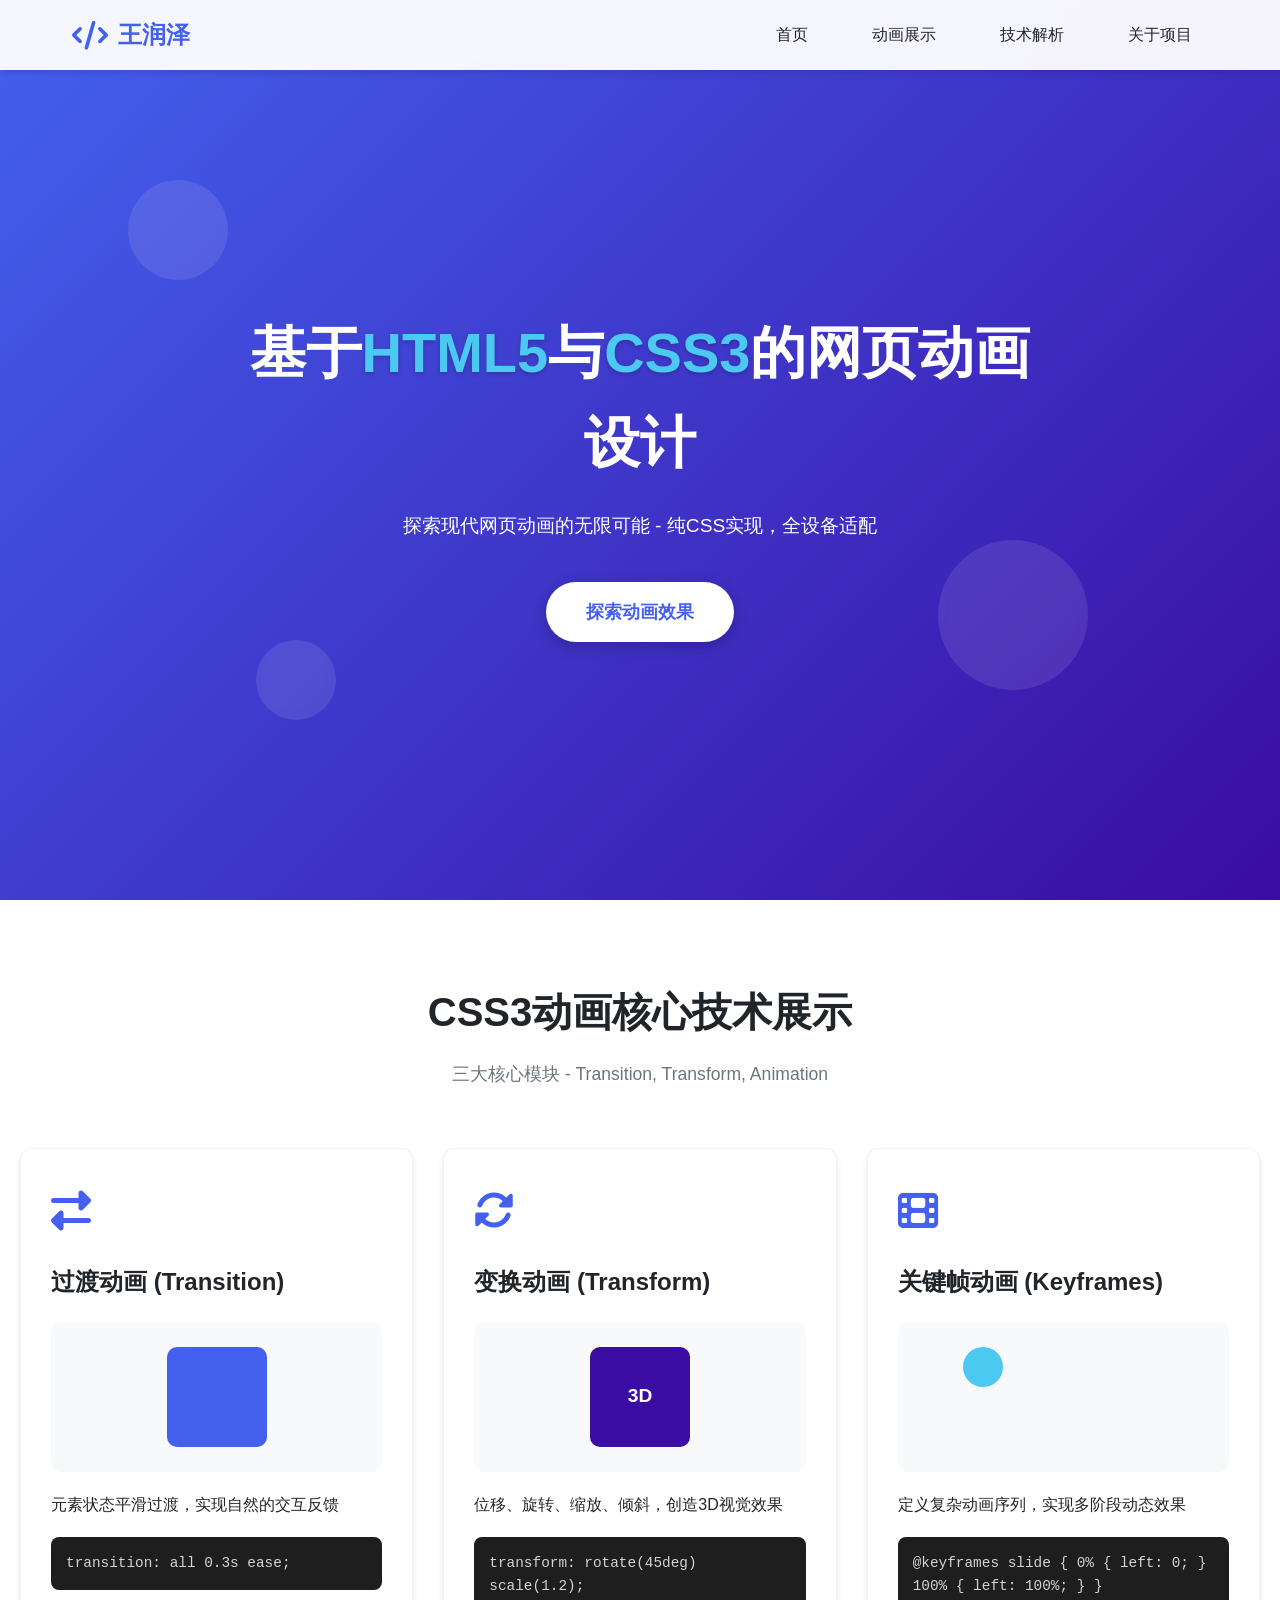
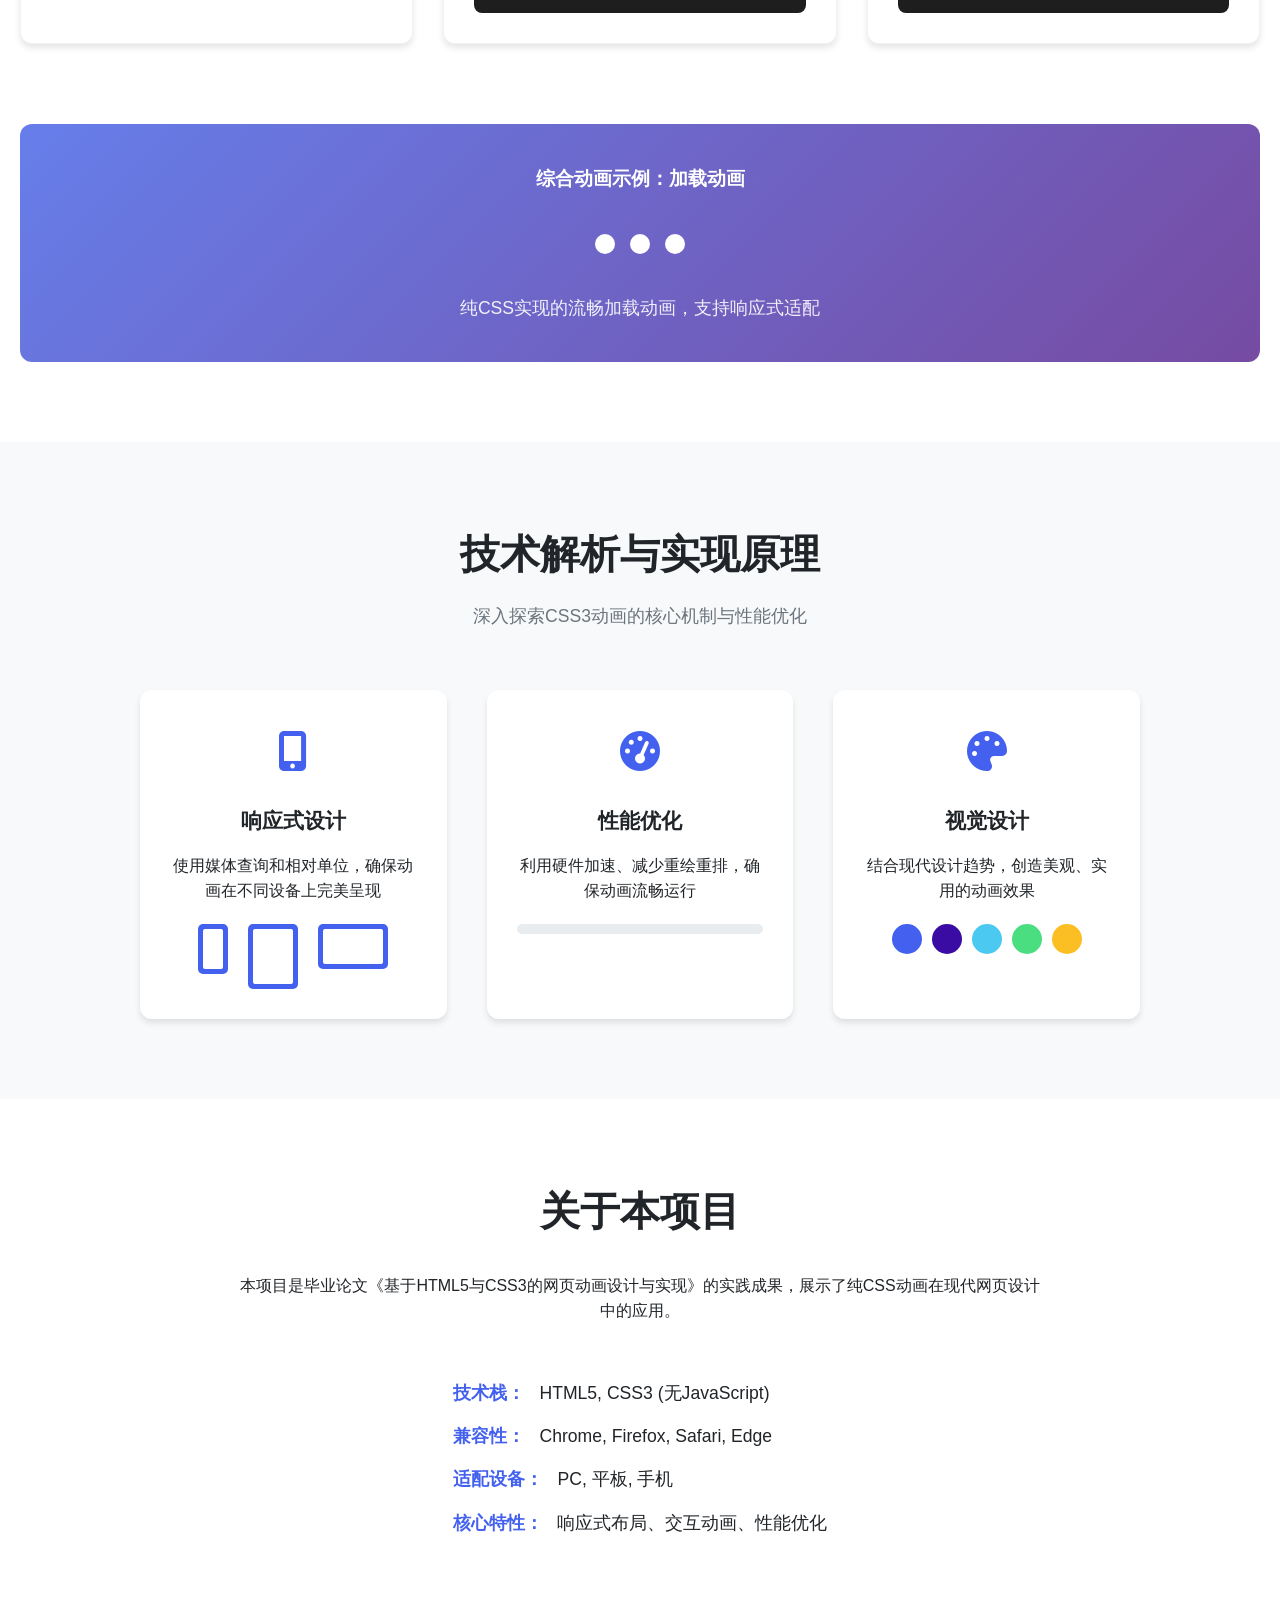
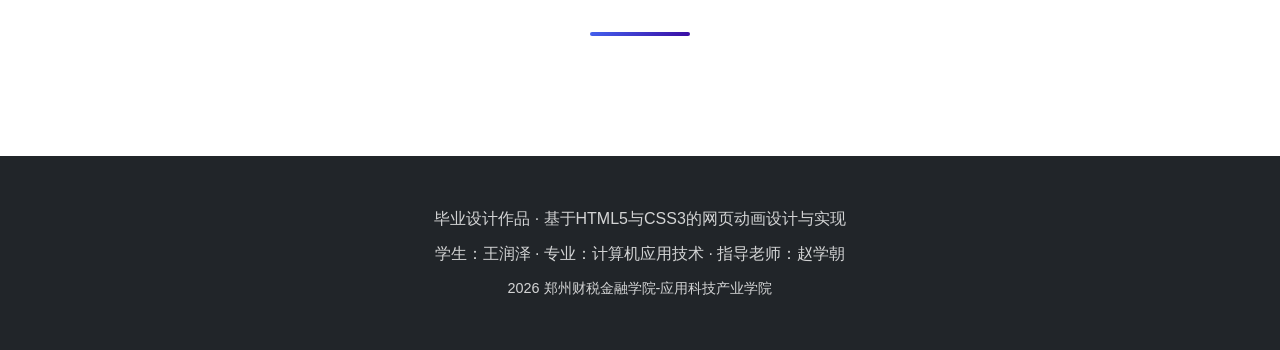
==== commit 7a8e9a04: "Update index.html" ====
--- a/index.html
+++ b/index.html
@@ -199,8 +199,9 @@
         <div class="footer-content">
             <p>毕业设计作品 · 基于HTML5与CSS3的网页动画设计与实现</p>
             <p>学生：王润泽 · 专业：计算机应用技术 · 指导老师：赵学朝</p>
-            <p class="footer-note">© 2025 应用科技产业学院 - 本页面使用纯CSS实现所有动画效果</p>
+            <p class="footer-note">2026 郑州财税金融学院-应用科技产业学院</p>
         </div>
     </footer>
 </body>
-</html>+
+</html>
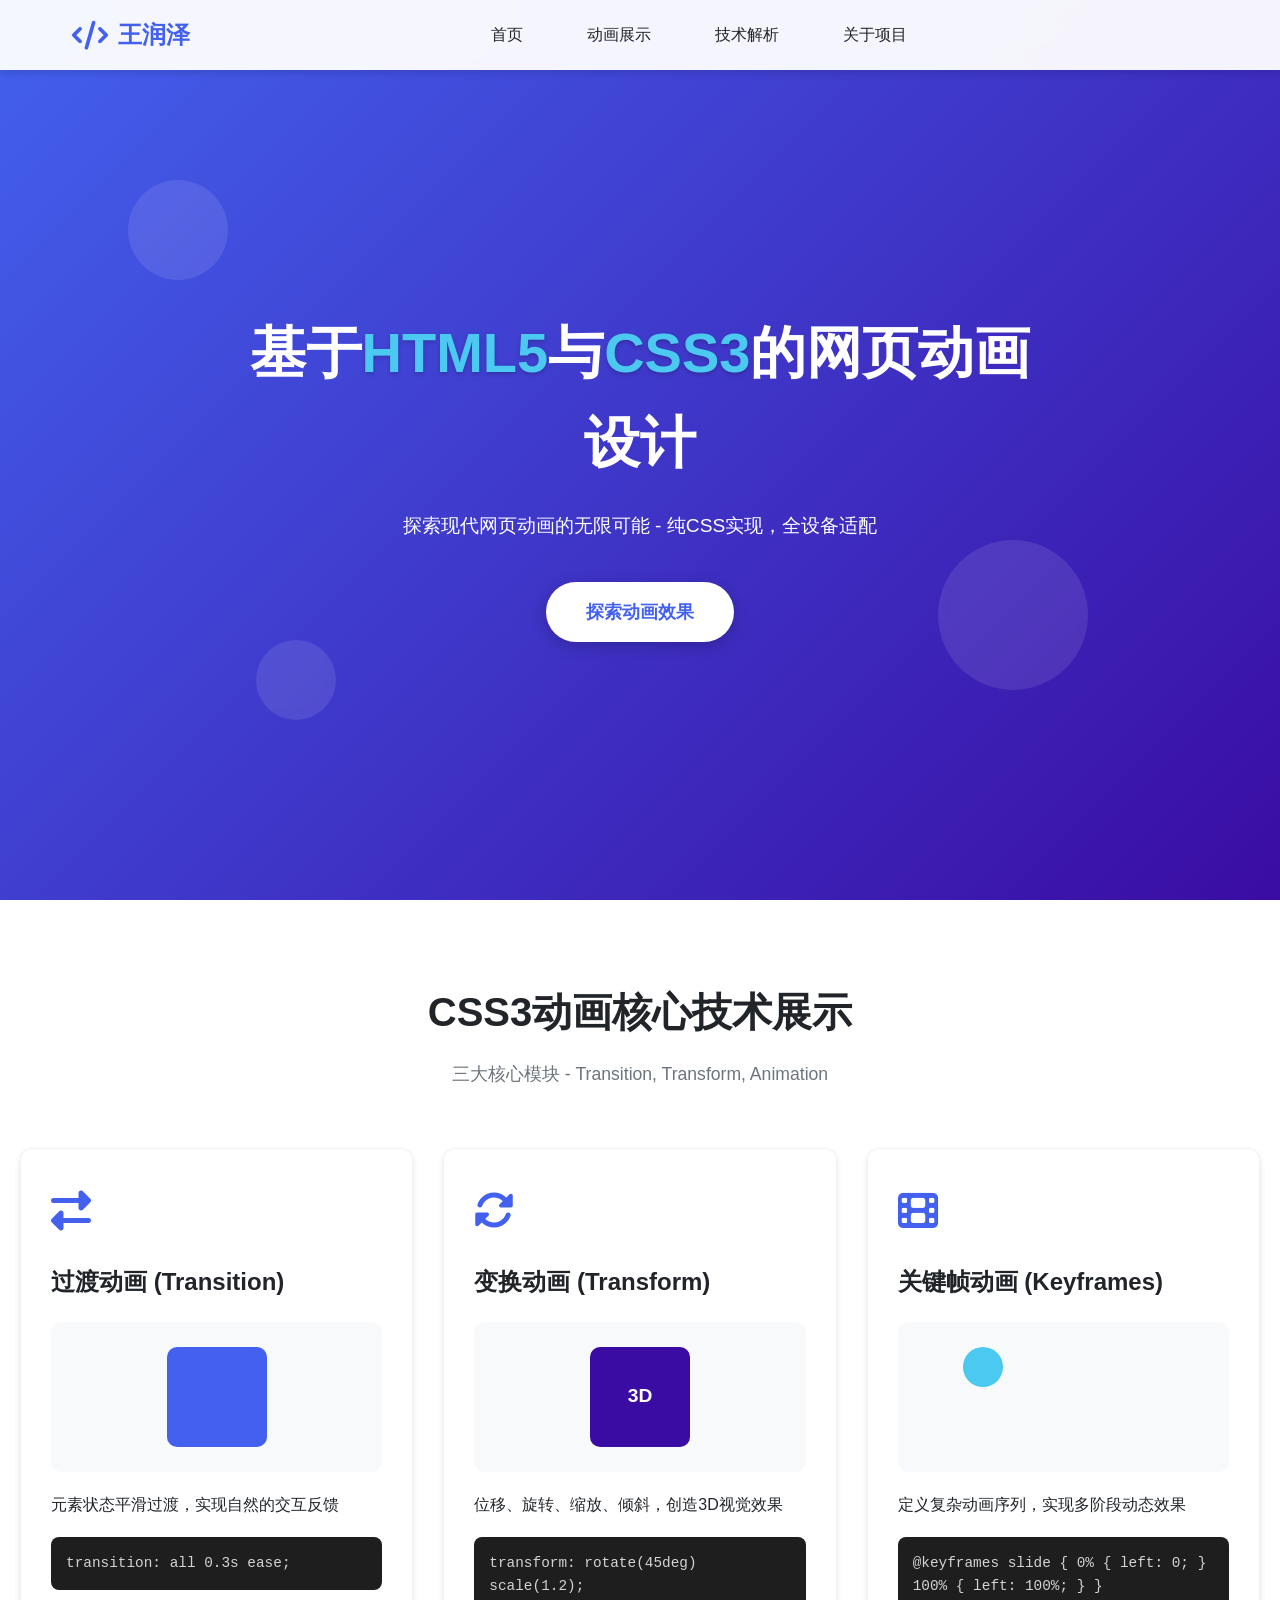
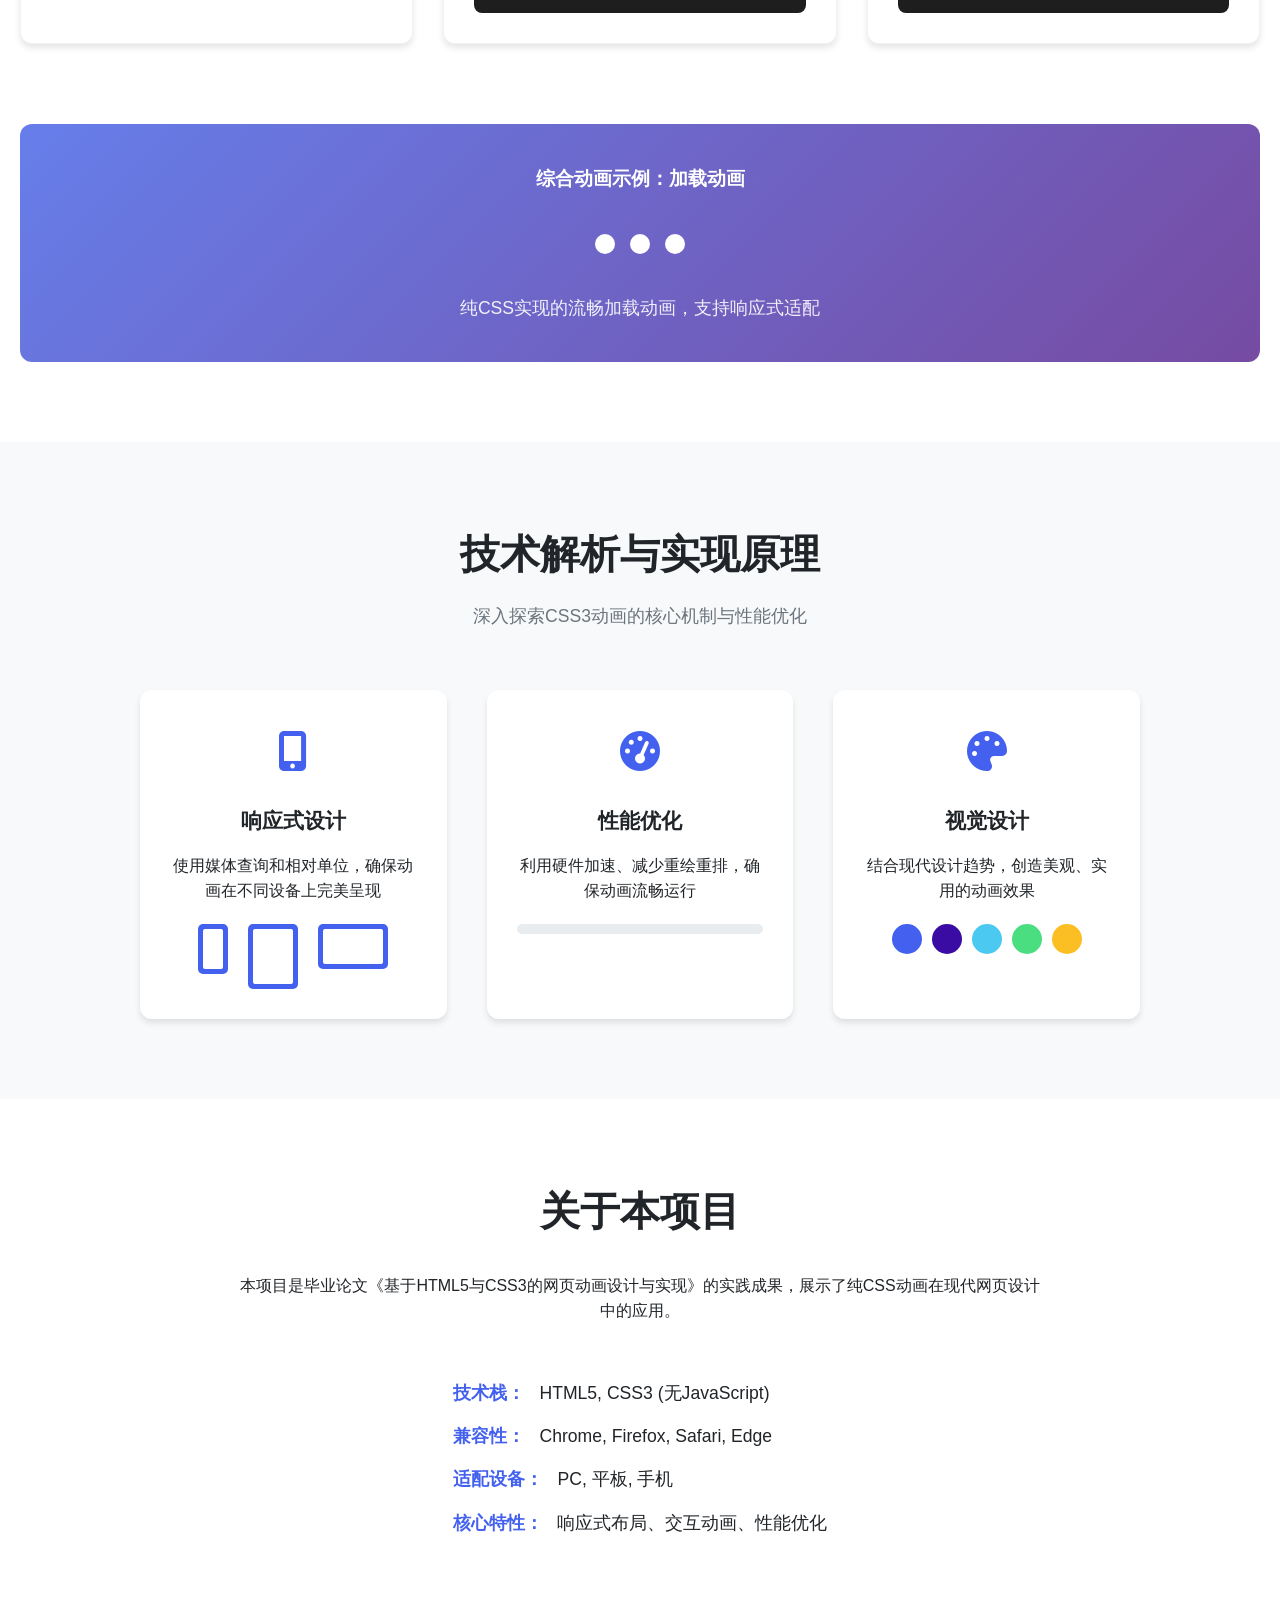
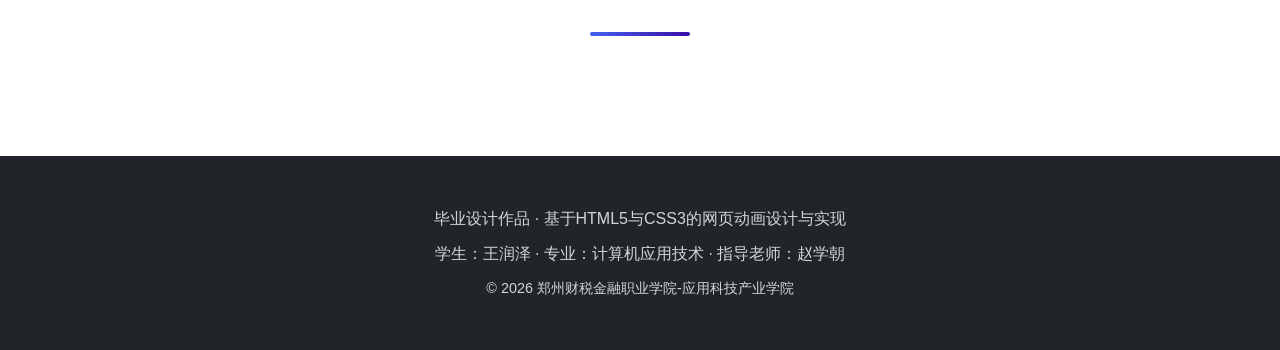
==== commit 6417ea4f: "1.2" ====
--- a/index.html
+++ b/index.html
@@ -8,25 +8,30 @@
     <link rel="stylesheet" href="https://cdnjs.cloudflare.com/ajax/libs/font-awesome/6.4.0/css/all.min.css">
 </head>
 <body>
-    <!-- 导航栏 -->
     <nav class="navbar">
         <div class="nav-container">
             <div class="logo">
                 <i class="fas fa-code"></i>
-                <span>王润泽
-                </span>
-            </div>
+                <span>王润泽</span>
+            </div>
+            
+            <!-- 这个复选框是核心！ -->
+            <input type="checkbox" id="menu-toggle" class="menu-checkbox">
+            
+            <!-- 导航菜单 -->
             <ul class="nav-menu">
                 <li><a href="#home">首页</a></li>
                 <li><a href="#animation">动画展示</a></li>
                 <li><a href="#technology">技术解析</a></li>
                 <li><a href="#about">关于项目</a></li>
             </ul>
-            <div class="hamburger">
+            
+            <!-- 汉堡菜单按钮（必须关联到复选框） -->
+            <label for="menu-toggle" class="hamberger">
                 <span class="bar"></span>
                 <span class="bar"></span>
                 <span class="bar"></span>
-            </div>
+            </label>
         </div>
     </nav>
 
@@ -199,9 +204,8 @@
         <div class="footer-content">
             <p>毕业设计作品 · 基于HTML5与CSS3的网页动画设计与实现</p>
             <p>学生：王润泽 · 专业：计算机应用技术 · 指导老师：赵学朝</p>
-            <p class="footer-note">2026 郑州财税金融学院-应用科技产业学院</p>
+            <p class="footer-note">© 2026 郑州财税金融职业学院-应用科技产业学院</p>
         </div>
     </footer>
 </body>
-
-</html>
+</html>
--- a/style.css
+++ b/style.css
@@ -106,11 +106,20 @@
     width: 80%;
 }
 
+.menu-checkbox {
+    display: none;
+}
+
+/* 汉堡菜单样式 */
 .hamburger {
     display: none;
     flex-direction: column;
     cursor: pointer;
     gap: 4px;
+    padding: 10px;  /* 增加点击区域 */
+    z-index: 1001;  /* 确保在最上层 */
+    position: relative;
+    -webkit-tap-highlight-color: transparent; /* 移除移动端点击高亮 */
 }
 
 .hamburger .bar {
@@ -119,7 +128,9 @@
     background: var(--dark-color);
     border-radius: 2px;
     transition: var(--transition);
-}
+    transform-origin: center; /* 确保旋转中心点正确 */
+}
+
 
 /* Hero区域 */
 .hero {
@@ -643,79 +654,77 @@
     }
 }
 
-/* 响应式设计 */
+/* 移动端菜单样式 */
 @media (max-width: 768px) {
+    /* 显示汉堡菜单 */
     .hamburger {
         display: flex;
     }
     
+    /* 默认隐藏导航菜单 */
     .nav-menu {
         position: fixed;
         top: 70px;
         left: -100%;
         width: 100%;
         flex-direction: column;
-        background: white;
+        background: rgba(255, 255, 255, 0.98);
+        backdrop-filter: blur(10px);
         text-align: center;
-        transition: 0.3s;
-        box-shadow: var(--shadow);
-        padding: 20px 0;
+        transition: 0.4s ease;
+        box-shadow: 0 10px 30px rgba(0, 0, 0, 0.1);
+        padding: 30px 0;
         gap: 0;
-    }
-    
-    .nav-menu.active {
+        z-index: 1000;
+    }
+    
+    /* 选中复选框时显示菜单 */
+    .menu-checkbox:checked ~ .nav-menu {
         left: 0;
     }
     
+    /* 汉堡菜单动画效果 */
+    .menu-checkbox:checked ~ .hamburger .bar:nth-child(1) {
+        transform: rotate(45deg) translate(5px, 5px);
+    }
+    
+    .menu-checkbox:checked ~ .hamburger .bar:nth-child(2) {
+        opacity: 0;
+    }
+    
+    .menu-checkbox:checked ~ .hamburger .bar:nth-child(3) {
+        transform: rotate(-45deg) translate(7px, -6px);
+    }
+    
+    /* 菜单项样式 */
     .nav-menu li {
         margin: 15px 0;
     }
     
-    .hero-title {
-        font-size: 2.2rem;
-    }
-    
-    .hero-subtitle {
-        font-size: 1rem;
-    }
-    
-    .animation-grid {
-        grid-template-columns: 1fr;
-    }
-    
-    .tech-content {
-        grid-template-columns: 1fr;
-    }
-    
-    .hamburger.active .bar:nth-child(1) {
-        transform: rotate(45deg) translate(6px, 6px);
-    }
-    
-    .hamburger.active .bar:nth-child(2) {
-        opacity: 0;
-    }
-    
-    .hamburger.active .bar:nth-child(3) {
-        transform: rotate(-45deg) translate(6px, -6px);
-    }
-}
-
+    .nav-menu a {
+        display: block;
+        padding: 15px 20px;
+        font-size: 1.1rem;
+        margin: 0 20px;
+        border-radius: 8px;
+        transition: all 0.3s ease;
+    }
+    
+    .nav-menu a:hover {
+        background: rgba(67, 97, 238, 0.1);
+        transform: translateY(-2px);
+    }
+}
+
+/* 小屏幕优化 */
 @media (max-width: 480px) {
-    .hero-title {
-        font-size: 1.8rem;
-    }
-    
-    .cta-button {
-        padding: 0.8rem 1.8rem;
-        font-size: 1rem;
-    }
-    
-    .section-header h2 {
-        font-size: 2rem;
-    }
-    
-    .animation-card {
-        padding: 20px;
+    .nav-menu {
+        top: 60px;
+        padding: 20px 0;
+    }
+    
+    .hamburger {
+        padding: 8px;
     }
 }
 
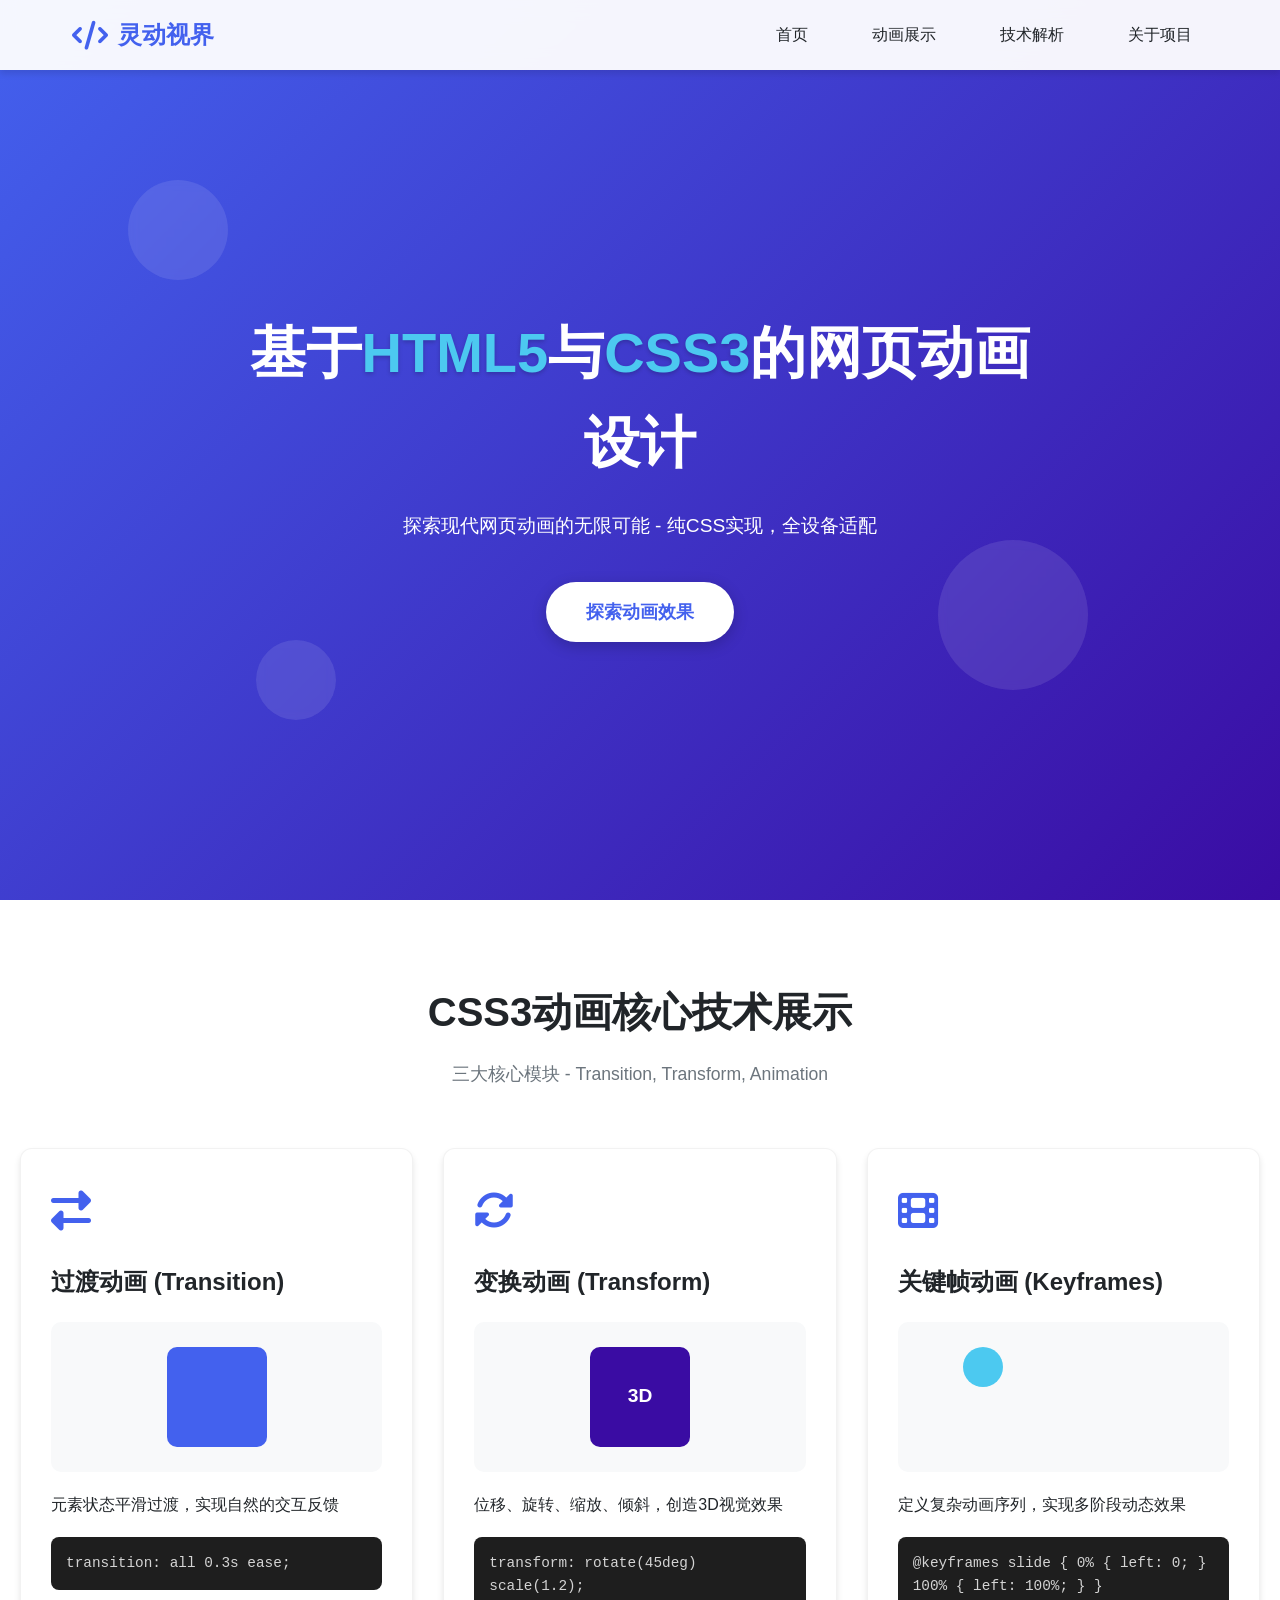
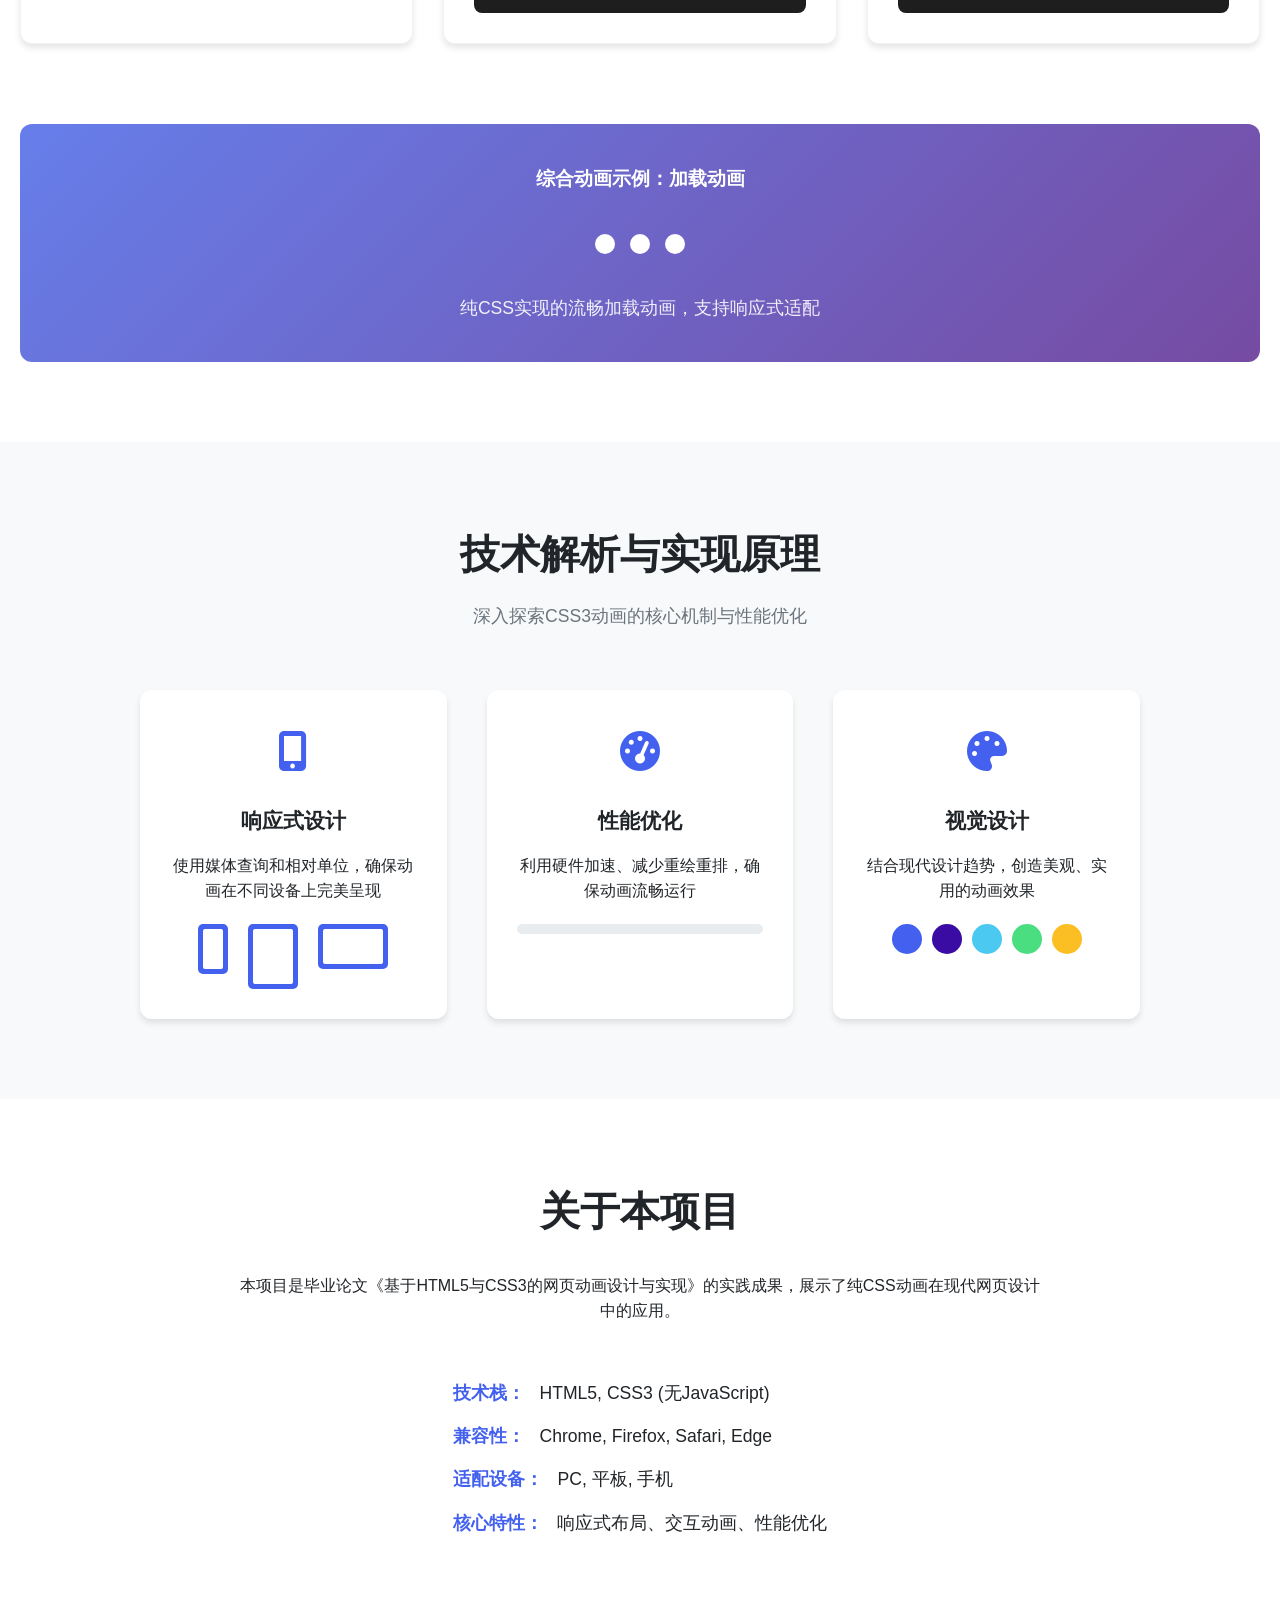
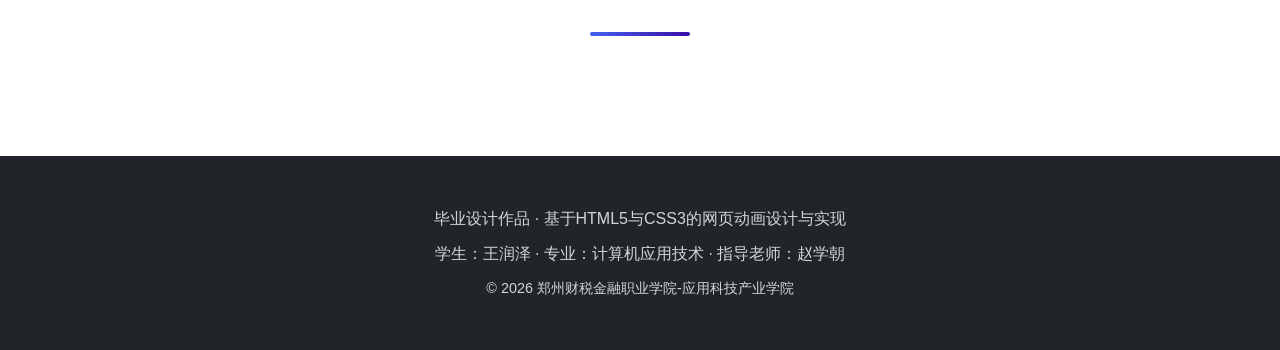
==== commit 8c049389: "1.3" ====
--- a/index.html
+++ b/index.html
@@ -8,17 +8,18 @@
     <link rel="stylesheet" href="https://cdnjs.cloudflare.com/ajax/libs/font-awesome/6.4.0/css/all.min.css">
 </head>
 <body>
+    <!-- 导航栏 -->
     <nav class="navbar">
         <div class="nav-container">
             <div class="logo">
                 <i class="fas fa-code"></i>
-                <span>王润泽</span>
-            </div>
-            
-            <!-- 这个复选框是核心！ -->
+                <span>灵动视界</span>
+            </div>
+            
+            <!-- 隐藏的复选框，用于汉堡菜单切换 -->
             <input type="checkbox" id="menu-toggle" class="menu-checkbox">
             
-            <!-- 导航菜单 -->
+            <!-- 菜单列表 -->
             <ul class="nav-menu">
                 <li><a href="#home">首页</a></li>
                 <li><a href="#animation">动画展示</a></li>
@@ -26,8 +27,8 @@
                 <li><a href="#about">关于项目</a></li>
             </ul>
             
-            <!-- 汉堡菜单按钮（必须关联到复选框） -->
-            <label for="menu-toggle" class="hamberger">
+            <!-- 汉堡菜单标签 -->
+            <label for="menu-toggle" class="hamburger">
                 <span class="bar"></span>
                 <span class="bar"></span>
                 <span class="bar"></span>
--- a/style.css
+++ b/style.css
@@ -35,7 +35,8 @@
     padding: 0 20px;
 }
 
-/* 导航栏样式 */
+/* ========== 导航栏修复版 ========== */
+
 .navbar {
     position: fixed;
     top: 0;
@@ -63,16 +64,24 @@
     font-size: 1.5rem;
     font-weight: bold;
     color: var(--primary-color);
+    z-index: 1002;
 }
 
 .logo i {
     font-size: 1.8rem;
 }
 
+/* 隐藏复选框 */
+.menu-checkbox {
+    display: none;
+}
+
+/* PC端导航菜单 */
 .nav-menu {
     display: flex;
     list-style: none;
     gap: 2rem;
+    align-items: center;
 }
 
 .nav-menu a {
@@ -106,20 +115,16 @@
     width: 80%;
 }
 
-.menu-checkbox {
-    display: none;
-}
-
 /* 汉堡菜单样式 */
 .hamburger {
     display: none;
     flex-direction: column;
     cursor: pointer;
     gap: 4px;
-    padding: 10px;  /* 增加点击区域 */
-    z-index: 1001;  /* 确保在最上层 */
-    position: relative;
-    -webkit-tap-highlight-color: transparent; /* 移除移动端点击高亮 */
+    padding: 8px;
+    z-index: 1001;
+    background: transparent;
+    border: none;
 }
 
 .hamburger .bar {
@@ -128,9 +133,124 @@
     background: var(--dark-color);
     border-radius: 2px;
     transition: var(--transition);
-    transform-origin: center; /* 确保旋转中心点正确 */
-}
-
+}
+
+/* ========== 移动端菜单样式 ========== */
+@media (max-width: 768px) {
+    .hamburger {
+        display: flex;
+        position: relative;
+    }
+    
+    /* 移动端导航菜单 */
+    .nav-menu {
+        position: fixed;
+        top: 70px;
+        left: -100%;
+        width: 100%;
+        flex-direction: column;
+        background: rgba(255, 255, 255, 0.98);
+        backdrop-filter: blur(10px);
+        text-align: center;
+        transition: 0.4s cubic-bezier(0.68, -0.55, 0.27, 1.55);
+        box-shadow: 0 10px 30px rgba(0, 0, 0, 0.1);
+        padding: 30px 0;
+        gap: 0;
+        z-index: 1000;
+        height: calc(100vh - 70px);
+        overflow-y: auto;
+    }
+    
+    .nav-menu li {
+        margin: 15px 0;
+        opacity: 0;
+        transform: translateX(-20px);
+        transition: all 0.4s ease;
+    }
+    
+    /* 复选框被选中时的菜单状态 */
+    .menu-checkbox:checked ~ .nav-menu {
+        left: 0;
+    }
+    
+    .menu-checkbox:checked ~ .nav-menu li {
+        opacity: 1;
+        transform: translateX(0);
+    }
+    
+    /* 菜单项延迟动画 */
+    .menu-checkbox:checked ~ .nav-menu li:nth-child(1) {
+        transition-delay: 0.1s;
+    }
+    
+    .menu-checkbox:checked ~ .nav-menu li:nth-child(2) {
+        transition-delay: 0.2s;
+    }
+    
+    .menu-checkbox:checked ~ .nav-menu li:nth-child(3) {
+        transition-delay: 0.3s;
+    }
+    
+    .menu-checkbox:checked ~ .nav-menu li:nth-child(4) {
+        transition-delay: 0.4s;
+    }
+    
+    /* 汉堡菜单动画 */
+    .menu-checkbox:checked ~ .hamburger .bar:nth-child(1) {
+        transform: rotate(45deg) translate(6px, 6px);
+    }
+    
+    .menu-checkbox:checked ~ .hamburger .bar:nth-child(2) {
+        opacity: 0;
+    }
+    
+    .menu-checkbox:checked ~ .hamburger .bar:nth-child(3) {
+        transform: rotate(-45deg) translate(6px, -6px);
+    }
+    
+    /* 移动端菜单链接样式 */
+    .nav-menu a {
+        display: block;
+        padding: 15px 20px;
+        font-size: 1.1rem;
+        color: var(--dark-color);
+        text-decoration: none;
+        border-radius: 8px;
+        margin: 0 20px;
+        transition: all 0.3s ease;
+    }
+    
+    .nav-menu a:hover {
+        background: rgba(67, 97, 238, 0.1);
+        color: var(--primary-color);
+        transform: translateY(-2px);
+    }
+}
+
+/* 小屏幕手机优化 */
+@media (max-width: 480px) {
+    .nav-menu {
+        top: 60px;
+        height: calc(100vh - 60px);
+        padding: 20px 0;
+    }
+    
+    .nav-menu a {
+        padding: 12px 15px;
+        font-size: 1rem;
+        margin: 0 15px;
+    }
+    
+    .hamburger {
+        padding: 6px;
+    }
+    
+    .nav-container {
+        padding: 0.8rem 1.5rem;
+    }
+}
+
+/* ========== 页面内容区域 ========== */
 
 /* Hero区域 */
 .hero {
@@ -580,7 +700,7 @@
     opacity: 0.6;
 }
 
-/* 关键帧动画定义 */
+/* ========== 关键帧动画定义 ========== */
 @keyframes fadeInUp {
     from {
         opacity: 0;
@@ -654,77 +774,45 @@
     }
 }
 
-/* 移动端菜单样式 */
+/* 响应式设计补充 */
 @media (max-width: 768px) {
-    /* 显示汉堡菜单 */
-    .hamburger {
-        display: flex;
-    }
-    
-    /* 默认隐藏导航菜单 */
-    .nav-menu {
-        position: fixed;
-        top: 70px;
-        left: -100%;
-        width: 100%;
-        flex-direction: column;
-        background: rgba(255, 255, 255, 0.98);
-        backdrop-filter: blur(10px);
-        text-align: center;
-        transition: 0.4s ease;
-        box-shadow: 0 10px 30px rgba(0, 0, 0, 0.1);
-        padding: 30px 0;
-        gap: 0;
-        z-index: 1000;
-    }
-    
-    /* 选中复选框时显示菜单 */
-    .menu-checkbox:checked ~ .nav-menu {
-        left: 0;
-    }
-    
-    /* 汉堡菜单动画效果 */
-    .menu-checkbox:checked ~ .hamburger .bar:nth-child(1) {
-        transform: rotate(45deg) translate(5px, 5px);
-    }
-    
-    .menu-checkbox:checked ~ .hamburger .bar:nth-child(2) {
-        opacity: 0;
-    }
-    
-    .menu-checkbox:checked ~ .hamburger .bar:nth-child(3) {
-        transform: rotate(-45deg) translate(7px, -6px);
-    }
-    
-    /* 菜单项样式 */
-    .nav-menu li {
-        margin: 15px 0;
-    }
-    
-    .nav-menu a {
-        display: block;
-        padding: 15px 20px;
-        font-size: 1.1rem;
-        margin: 0 20px;
-        border-radius: 8px;
-        transition: all 0.3s ease;
-    }
-    
-    .nav-menu a:hover {
-        background: rgba(67, 97, 238, 0.1);
-        transform: translateY(-2px);
-    }
-}
-
-/* 小屏幕优化 */
+    .hero-title {
+        font-size: 2.5rem;
+    }
+    
+    .hero-subtitle {
+        font-size: 1rem;
+    }
+    
+    .section-header h2 {
+        font-size: 2rem;
+    }
+    
+    .animation-grid {
+        grid-template-columns: 1fr;
+    }
+    
+    .tech-content {
+        grid-template-columns: 1fr;
+    }
+}
+
 @media (max-width: 480px) {
-    .nav-menu {
-        top: 60px;
-        padding: 20px 0;
-    }
-    
-    .hamburger {
-        padding: 8px;
+    .hero-title {
+        font-size: 1.8rem;
+    }
+    
+    .cta-button {
+        padding: 0.8rem 1.8rem;
+        font-size: 1rem;
+    }
+    
+    .animation-card {
+        padding: 20px;
+    }
+    
+    .hero {
+        padding: 80px 15px 30px;
     }
 }
 
@@ -735,7 +823,8 @@
     .animation-demo,
     .loader,
     .performance-bar,
-    .gradient-border {
+    .gradient-border,
+    .hamburger {
         display: none !important;
     }
     
@@ -752,4 +841,9 @@
     .cta-button {
         display: none;
     }
+    
+    .navbar {
+        position: static;
+        background: white !important;
+    }
 }
